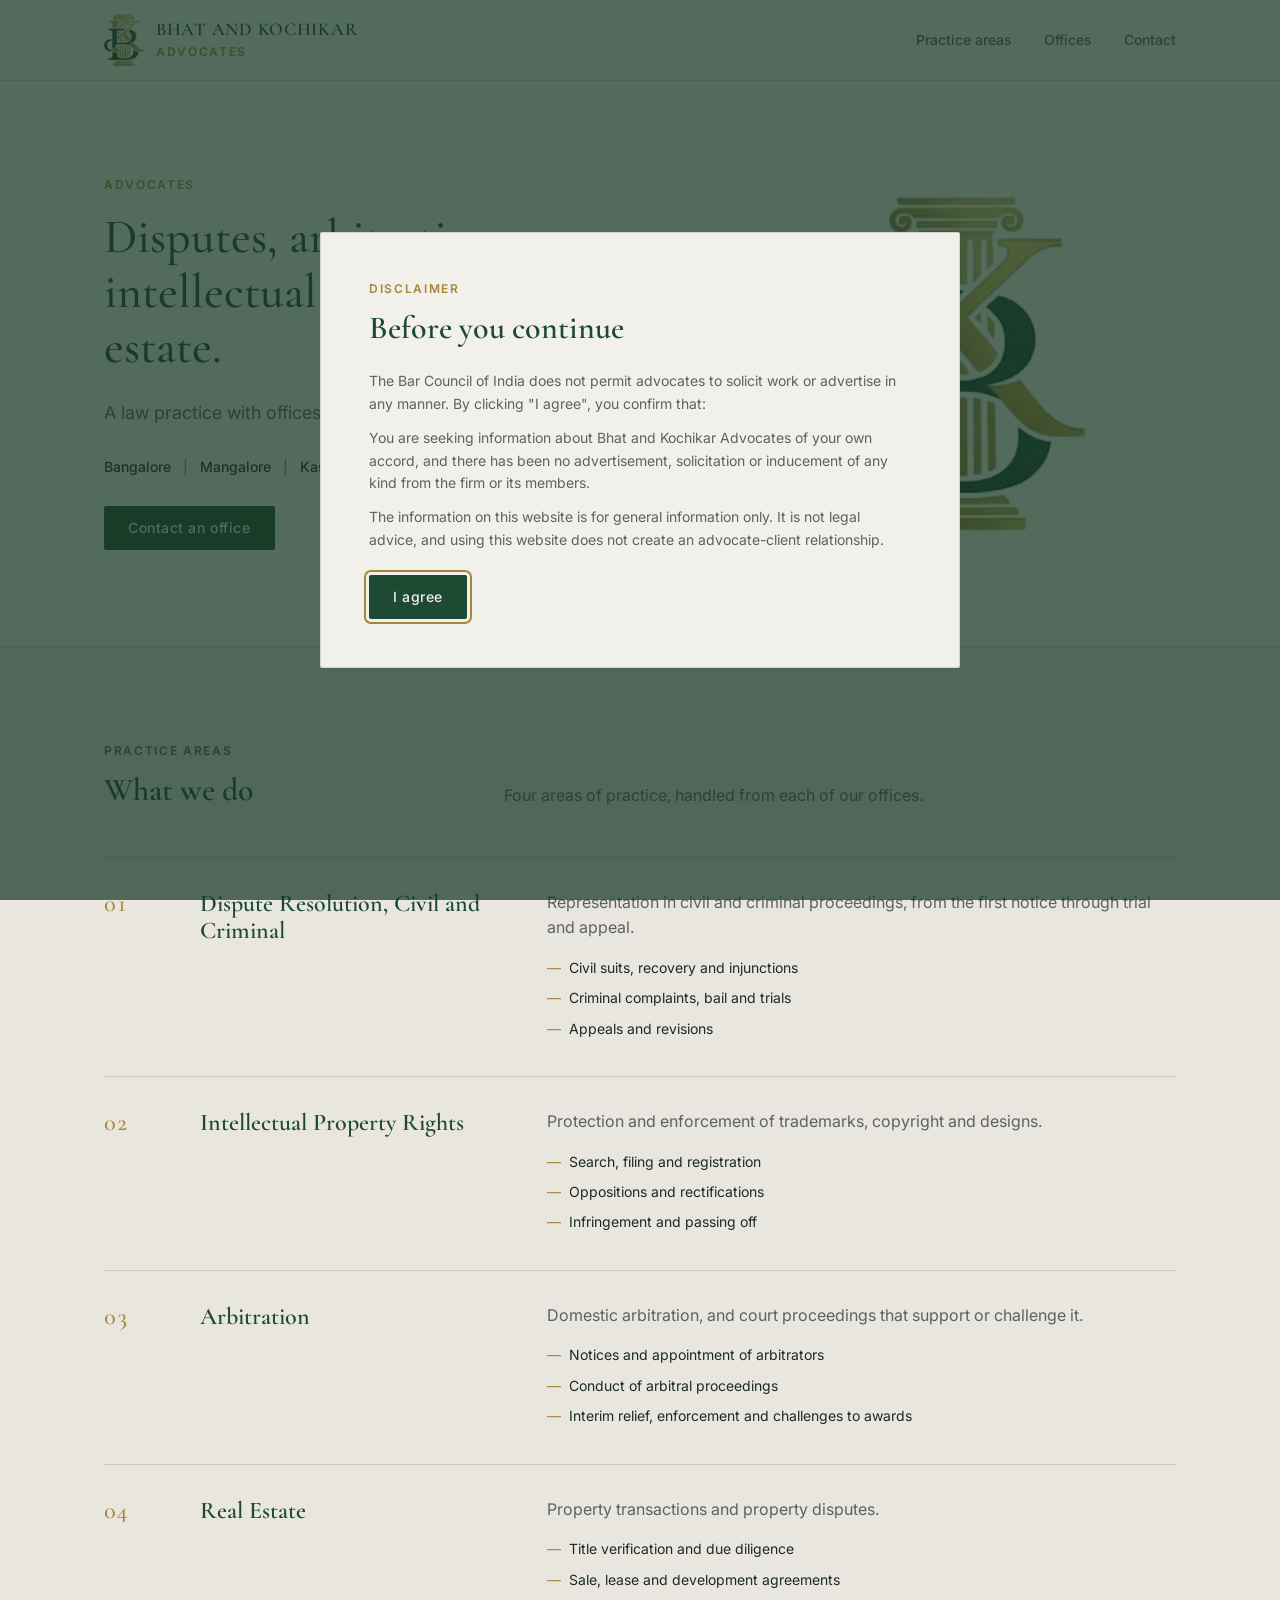
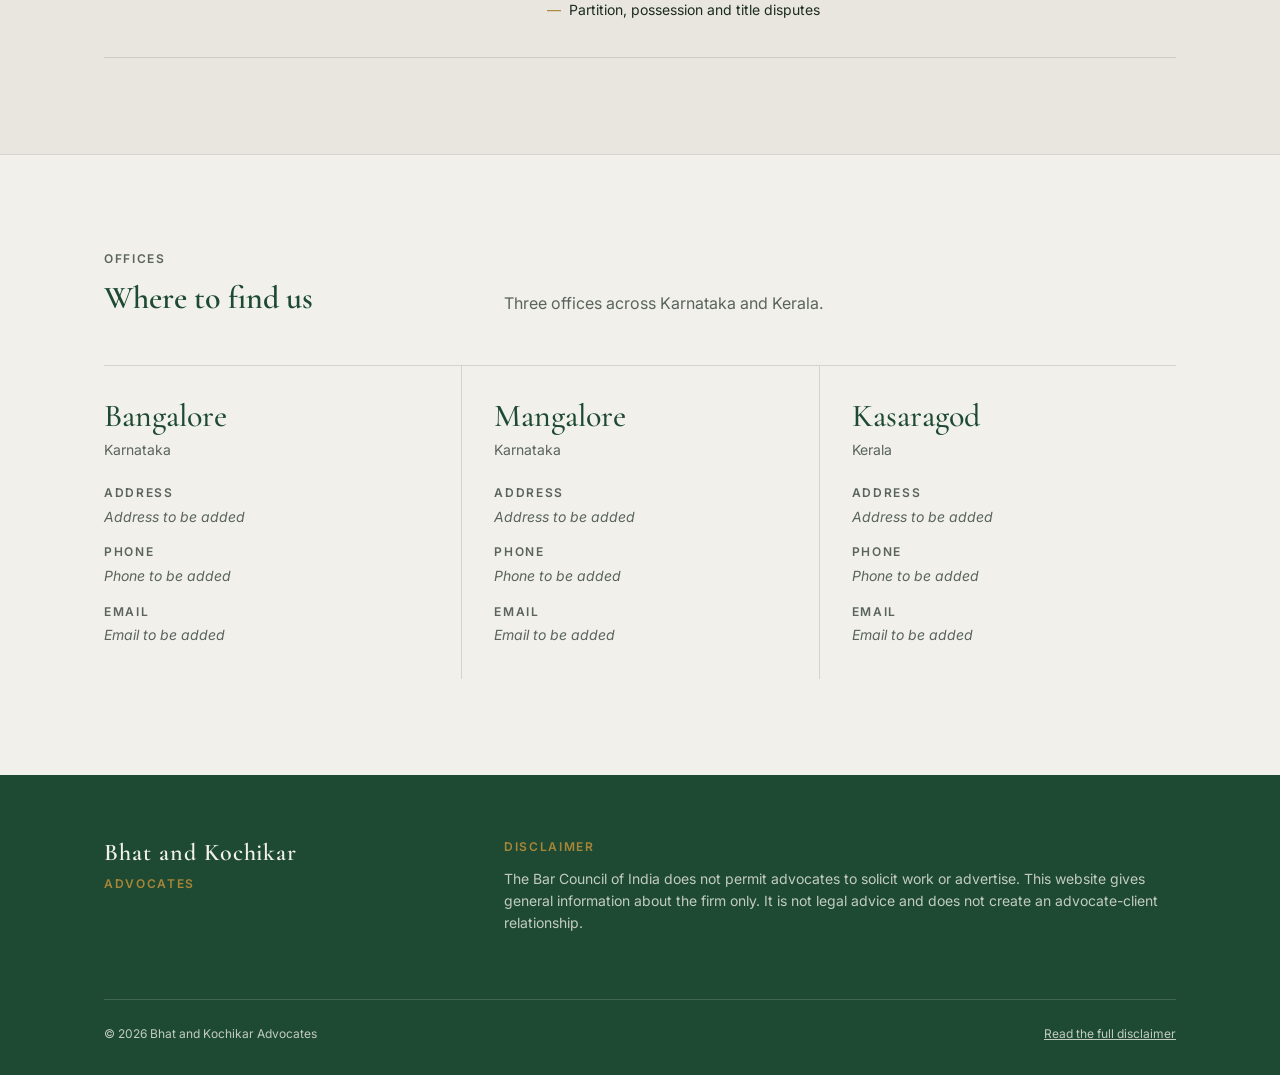
==== index.html @ 19d4d5e9 "Landing page for Bhat and Kochikar Advocates Co-Authored-By: Claude Opus 5.5 <noreply@anthropic.com>" ====
<!doctype html>
<html lang="en">
<head>
<meta charset="utf-8">
<meta name="viewport" content="width=device-width, initial-scale=1">
<title>Bhat and Kochikar Advocates</title>
<meta name="description" content="Bhat and Kochikar Advocates. Offices in Bangalore, Mangalore and Kasaragod.">
<link rel="icon" href="assets/mark.png">
<link rel="preconnect" href="https://fonts.googleapis.com">
<link rel="preconnect" href="https://fonts.gstatic.com" crossorigin>
<link href="https://fonts.googleapis.com/css2?family=Cormorant+Garamond:wght@500;600&family=Inter:wght@400;500;600&display=swap" rel="stylesheet">
<style>
  :root {
    --paper: #F1F0EB;
    --vellum: #E8E6DE;
    --ink: #1C2B22;
    --ink-muted: #5A645D;
    --bench: #1E4A33;
    --bench-deep: #163826;
    --brass: #A88637;
    --rule: rgba(28, 43, 34, .14);
    --serif: "Cormorant Garamond", Georgia, serif;
    --sans: "Inter", system-ui, -apple-system, sans-serif;
    --wrap: 1120px;
  }
  * { box-sizing: border-box; }
  html { scroll-behavior: smooth; }
  body {
    margin: 0;
    background: var(--paper);
    color: var(--ink);
    font: 400 16px/1.6 var(--sans);
    -webkit-font-smoothing: antialiased;
  }
  a { color: inherit; }
  h1, h2, h3 { font-family: var(--serif); font-weight: 600; color: var(--bench); margin: 0; line-height: 1.15; }
  p { margin: 0; }
  .wrap { max-width: var(--wrap); margin: 0 auto; padding: 0 24px; }
  .eyebrow {
    font: 600 12px/1.4 var(--sans);
    letter-spacing: .14em;
    text-transform: uppercase;
    color: var(--brass);
  }

  /* header */
  .top { border-bottom: 1px solid var(--rule); }
  .top .wrap { display: flex; align-items: center; justify-content: space-between; height: 80px; }
  .brand { display: flex; align-items: center; gap: 12px; text-decoration: none; }
  .brand img { height: 52px; width: auto; }
  .brand-name { font: 600 18px/1.1 var(--serif); color: var(--bench); letter-spacing: .04em; text-transform: uppercase; }
  .brand-sub { display: block; font: 600 12px/1.4 var(--sans); letter-spacing: .14em; color: var(--brass); margin-top: 4px; }
  .nav { display: flex; gap: 32px; }
  .nav a { font: 500 14px/1 var(--sans); text-decoration: none; color: var(--ink-muted); }
  .nav a:hover { color: var(--bench); }

  /* hero */
  .hero .wrap {
    display: grid;
    grid-template-columns: 1.3fr 1fr;
    gap: 64px;
    align-items: center;
    padding-top: 96px;
    padding-bottom: 96px;
  }
  .hero h1 { font-size: 48px; font-weight: 500; margin: 16px 0 24px; }
  .hero h1 + p { font-size: 18px; color: var(--ink-muted); max-width: 520px; }
  .hero-mark { justify-self: center; }
  .hero-mark img { width: 260px; height: auto; display: block; }
  .cities { display: flex; gap: 12px; margin-top: 32px; font: 500 14px/1 var(--sans); color: var(--ink); }
  .cities span + span::before { content: "|"; color: var(--brass); margin-right: 12px; }
  .btn {
    display: inline-flex; align-items: center; height: 44px; padding: 0 24px;
    background: var(--bench); color: var(--paper); border: 0; border-radius: 2px;
    font: 500 14px/1 var(--sans); letter-spacing: .04em; text-decoration: none; cursor: pointer;
  }
  .btn:hover { background: var(--bench-deep); }
  .btn:focus-visible, .nav a:focus-visible { outline: 2px solid var(--brass); outline-offset: 3px; }
  .hero .btn { margin-top: 32px; }

  /* sections */
  section.block { padding: 96px 0; border-top: 1px solid var(--rule); }
  section.alt { background: var(--vellum); }
  .head { display: grid; grid-template-columns: 1fr 2fr; gap: 64px; margin-bottom: 48px; }
  .head h2 { font-size: 32px; margin-top: 12px; }
  .head p { color: var(--ink-muted); align-self: end; max-width: 560px; }

  /* practice areas */
  .areas { list-style: none; margin: 0; padding: 0; border-top: 1px solid var(--rule); }
  .area {
    display: grid; grid-template-columns: 64px 1fr 2fr; gap: 32px;
    padding: 32px 0; border-bottom: 1px solid var(--rule);
  }
  .area .num { font: 500 24px/1.2 var(--serif); color: var(--brass); font-variant-numeric: tabular-nums; }
  .area h3 { font-size: 24px; }
  .area p { color: var(--ink-muted); }
  .area ul { margin: 12px 0 0; padding: 0; list-style: none; font-size: 14px; color: var(--ink); }
  .area li { padding: 4px 0; }
  .area li::before { content: "\2014"; color: var(--brass); margin-right: 8px; }

  /* offices */
  .offices { display: grid; grid-template-columns: repeat(3, 1fr); border-top: 1px solid var(--rule); }
  .office { padding: 32px 32px 32px 0; }
  .office + .office { padding-left: 32px; border-left: 1px solid var(--rule); }
  .office h3 { font-size: 32px; font-weight: 500; }
  .office .state { font-size: 14px; color: var(--ink-muted); margin-top: 4px; }
  .office dl { margin: 24px 0 0; font-size: 14px; }
  .office dt { font: 600 12px/1.4 var(--sans); letter-spacing: .14em; text-transform: uppercase; color: var(--ink-muted); margin-top: 16px; }
  .office dd { margin: 4px 0 0; }
  .todo { color: var(--ink-muted); font-style: italic; }

  /* footer */
  footer { background: var(--bench); color: rgba(241, 240, 235, .78); padding: 64px 0 32px; font-size: 14px; }
  footer .wrap { display: grid; grid-template-columns: 1fr 2fr; gap: 64px; }
  footer .fname { font: 600 24px/1.2 var(--serif); color: var(--paper); letter-spacing: .04em; }
  footer .eyebrow { margin-top: 8px; }
  footer h3 { font: 600 12px/1.4 var(--sans); letter-spacing: .14em; text-transform: uppercase; color: var(--brass); margin-bottom: 12px; }
  footer .legal { grid-column: 1 / -1; border-top: 1px solid rgba(241, 240, 235, .16); padding-top: 24px; font-size: 12px; display: flex; justify-content: space-between; gap: 16px; }
  footer button.linkish { background: none; border: 0; padding: 0; color: inherit; font: inherit; text-decoration: underline; cursor: pointer; }

  /* disclaimer dialog */
  dialog {
    max-width: 640px; width: calc(100% - 32px); border: 1px solid var(--rule); border-radius: 2px;
    padding: 48px; background: var(--paper); color: var(--ink);
  }
  dialog::backdrop { background: rgba(22, 56, 38, .72); }
  dialog h2 { font-size: 32px; margin: 12px 0 24px; }
  dialog p { font-size: 14px; color: var(--ink-muted); margin-bottom: 12px; }
  dialog .btn { margin-top: 12px; }

  @media (max-width: 860px) {
    .hero .wrap, .head, footer .wrap { grid-template-columns: 1fr; gap: 32px; }
    .hero .wrap { padding-top: 64px; padding-bottom: 64px; }
    .hero-mark { order: -1; justify-self: start; }
    .hero-mark img { width: 140px; }
    .hero h1 { font-size: 32px; }
    .area { grid-template-columns: 48px 1fr; gap: 16px; }
    .area > div:last-child { grid-column: 2; }
    .offices { grid-template-columns: 1fr; }
    .office, .office + .office { padding: 32px 0; border-left: 0; }
    .office + .office { border-top: 1px solid var(--rule); }
    section.block { padding: 64px 0; }
  }
  @media (max-width: 600px) {
    .wrap { padding: 0 16px; }
    .nav { gap: 16px; }
    .nav a:not(:last-child) { display: none; }
    .brand img { height: 44px; }
    .brand-name { font-size: 16px; }
    .cities { flex-wrap: wrap; }
    dialog { padding: 32px 24px; }
    dialog h2 { font-size: 24px; }
    footer .legal { flex-direction: column; align-items: flex-start; }
  }
</style>
</head>
<body>

<header class="top">
  <div class="wrap">
    <a class="brand" href="#">
      <img src="assets/mark.png" alt="">
      <span class="brand-name">Bhat and Kochikar<span class="brand-sub">Advocates</span></span>
    </a>
    <nav class="nav" aria-label="Main">
      <a href="#practice">Practice areas</a>
      <a href="#offices">Offices</a>
      <a href="#offices">Contact</a>
    </nav>
  </div>
</header>

<main>
  <section class="hero">
    <div class="wrap">
      <div>
        <p class="eyebrow">Advocates</p>
        <h1>Disputes, arbitration, intellectual property and real estate.</h1>
        <p>A law practice with offices in Karnataka and Kerala.</p>
        <div class="cities"><span>Bangalore</span><span>Mangalore</span><span>Kasaragod</span></div>
        <a class="btn" href="#offices">Contact an office</a>
      </div>
      <div class="hero-mark"><img src="assets/mark.png" alt="Bhat and Kochikar monogram"></div>
    </div>
  </section>

  <section class="block alt" id="practice">
    <div class="wrap">
      <div class="head">
        <div>
          <p class="eyebrow">Practice areas</p>
          <h2>What we do</h2>
        </div>
        <p>Four areas of practice, handled from each of our offices.</p>
      </div>
      <ol class="areas">
        <li class="area">
          <span class="num">01</span>
          <h3>Dispute Resolution, Civil and Criminal</h3>
          <div>
            <p>Representation in civil and criminal proceedings, from the first notice through trial and appeal.</p>
            <ul>
              <li>Civil suits, recovery and injunctions</li>
              <li>Criminal complaints, bail and trials</li>
              <li>Appeals and revisions</li>
            </ul>
          </div>
        </li>
        <li class="area">
          <span class="num">02</span>
          <h3>Intellectual Property Rights</h3>
          <div>
            <p>Protection and enforcement of trademarks, copyright and designs.</p>
            <ul>
              <li>Search, filing and registration</li>
              <li>Oppositions and rectifications</li>
              <li>Infringement and passing off</li>
            </ul>
          </div>
        </li>
        <li class="area">
          <span class="num">03</span>
          <h3>Arbitration</h3>
          <div>
            <p>Domestic arbitration, and court proceedings that support or challenge it.</p>
            <ul>
              <li>Notices and appointment of arbitrators</li>
              <li>Conduct of arbitral proceedings</li>
              <li>Interim relief, enforcement and challenges to awards</li>
            </ul>
          </div>
        </li>
        <li class="area">
          <span class="num">04</span>
          <h3>Real Estate</h3>
          <div>
            <p>Property transactions and property disputes.</p>
            <ul>
              <li>Title verification and due diligence</li>
              <li>Sale, lease and development agreements</li>
              <li>Partition, possession and title disputes</li>
            </ul>
          </div>
        </li>
      </ol>
    </div>
  </section>

  <section class="block" id="offices">
    <div class="wrap">
      <div class="head">
        <div>
          <p class="eyebrow">Offices</p>
          <h2>Where to find us</h2>
        </div>
        <p>Three offices across Karnataka and Kerala.</p>
      </div>
      <div class="offices">
        <article class="office">
          <h3>Bangalore</h3>
          <p class="state">Karnataka</p>
          <dl>
            <dt>Address</dt><dd class="todo">Address to be added</dd>
            <dt>Phone</dt><dd class="todo">Phone to be added</dd>
            <dt>Email</dt><dd class="todo">Email to be added</dd>
          </dl>
        </article>
        <article class="office">
          <h3>Mangalore</h3>
          <p class="state">Karnataka</p>
          <dl>
            <dt>Address</dt><dd class="todo">Address to be added</dd>
            <dt>Phone</dt><dd class="todo">Phone to be added</dd>
            <dt>Email</dt><dd class="todo">Email to be added</dd>
          </dl>
        </article>
        <article class="office">
          <h3>Kasaragod</h3>
          <p class="state">Kerala</p>
          <dl>
            <dt>Address</dt><dd class="todo">Address to be added</dd>
            <dt>Phone</dt><dd class="todo">Phone to be added</dd>
            <dt>Email</dt><dd class="todo">Email to be added</dd>
          </dl>
        </article>
      </div>
    </div>
  </section>
</main>

<footer>
  <div class="wrap">
    <div>
      <p class="fname">Bhat and Kochikar</p>
      <p class="eyebrow">Advocates</p>
    </div>
    <div>
      <h3>Disclaimer</h3>
      <p>The Bar Council of India does not permit advocates to solicit work or advertise. This website gives general information about the firm only. It is not legal advice and does not create an advocate-client relationship.</p>
    </div>
    <div class="legal">
      <span>&copy; 2026 Bhat and Kochikar Advocates</span>
      <button class="linkish" type="button" id="show-disclaimer">Read the full disclaimer</button>
    </div>
  </div>
</footer>

<dialog id="disclaimer" aria-labelledby="disclaimer-title">
  <p class="eyebrow">Disclaimer</p>
  <h2 id="disclaimer-title">Before you continue</h2>
  <p>The Bar Council of India does not permit advocates to solicit work or advertise in any manner. By clicking "I agree", you confirm that:</p>
  <p>You are seeking information about Bhat and Kochikar Advocates of your own accord, and there has been no advertisement, solicitation or inducement of any kind from the firm or its members.</p>
  <p>The information on this website is for general information only. It is not legal advice, and using this website does not create an advocate-client relationship.</p>
  <button class="btn" type="button" id="agree">I agree</button>
</dialog>

<script>
  (function () {
    var key = "bk-disclaimer-agreed";
    var dlg = document.getElementById("disclaimer");
    var agreed = false;
    try { agreed = localStorage.getItem(key) === "1"; } catch (e) {}

    // The notice must be acknowledged, so Escape does not dismiss it on first visit.
    dlg.addEventListener("cancel", function (e) { if (!agreed) e.preventDefault(); });

    document.getElementById("agree").addEventListener("click", function () {
      agreed = true;
      try { localStorage.setItem(key, "1"); } catch (e) {}
      dlg.close();
    });
    document.getElementById("show-disclaimer").addEventListener("click", function () {
      dlg.showModal();
    });

    if (!agreed) dlg.showModal();
  })();
</script>
</body>
</html>
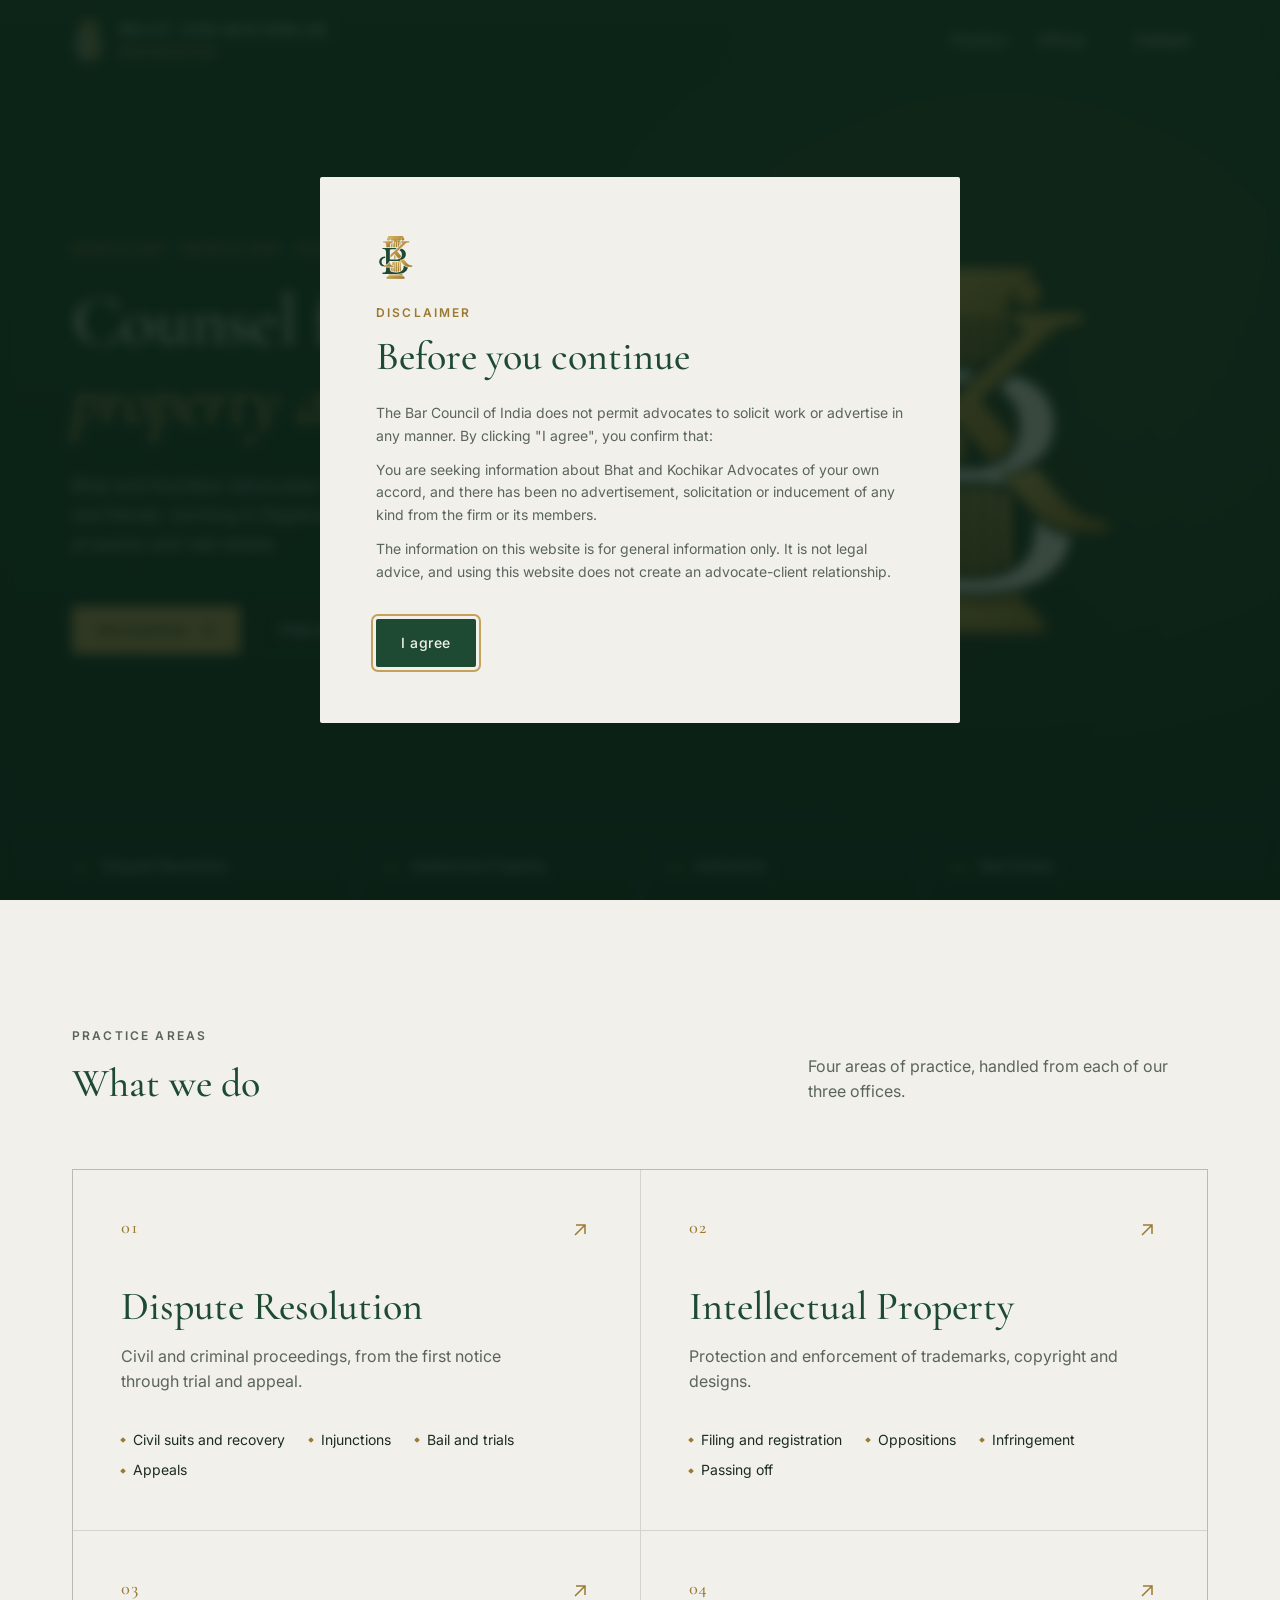
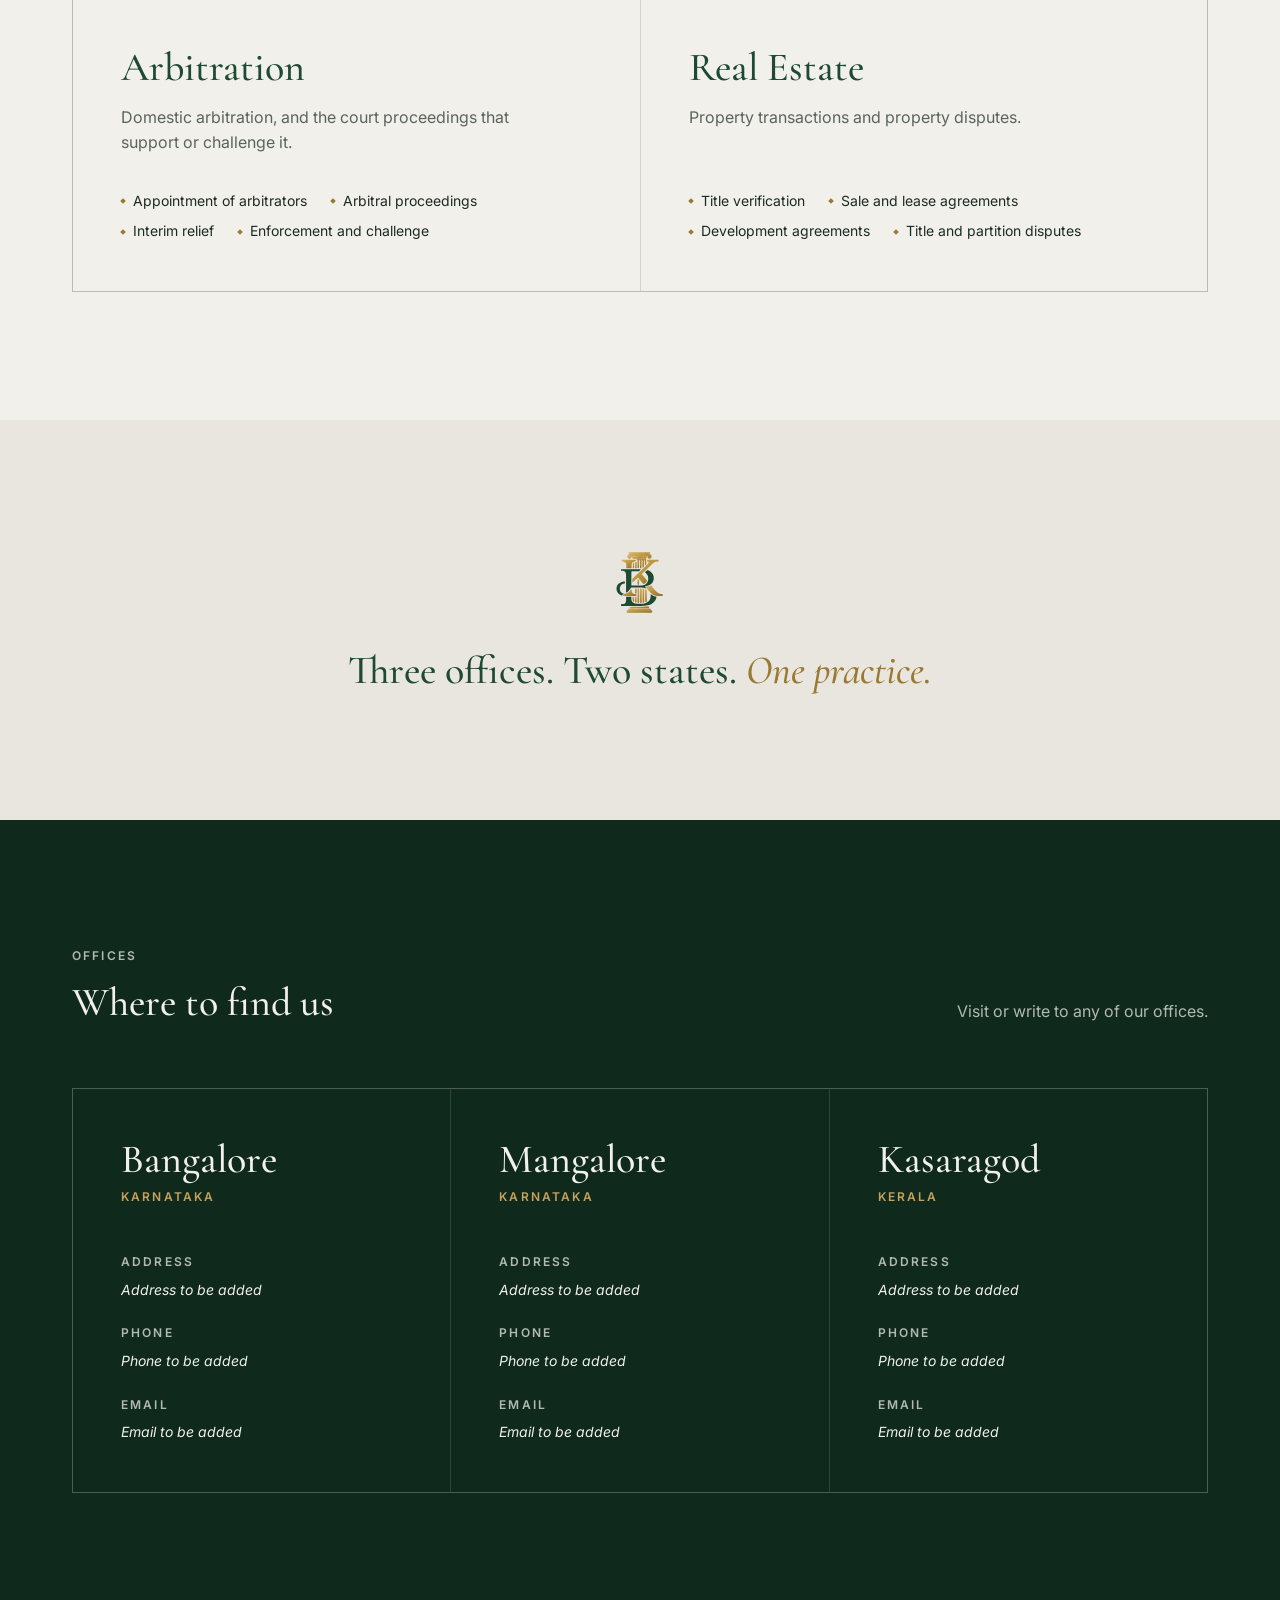
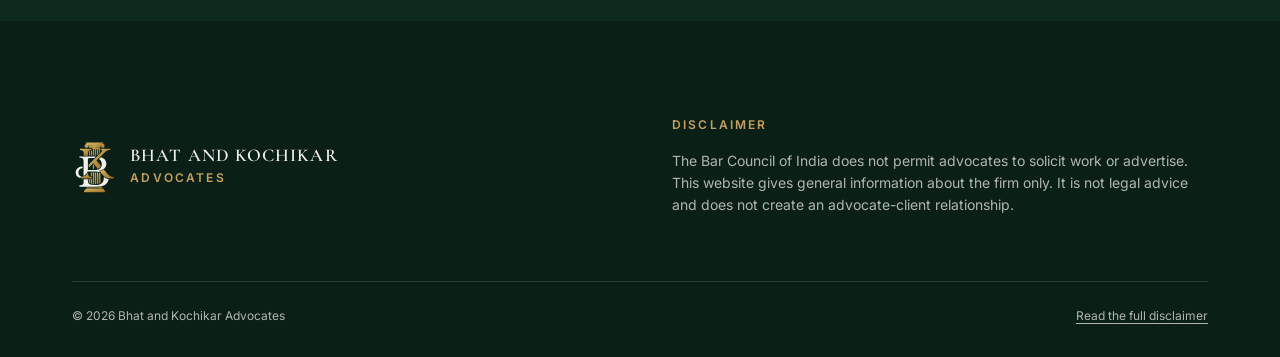
==== commit 15bd23c2: "Modern redesign and vector logo Dark full-height hero, sticky blurred header, hover-fill practice ca" ====
--- a/index.html
+++ b/index.html
@@ -5,26 +5,32 @@
 <meta name="viewport" content="width=device-width, initial-scale=1">
 <title>Bhat and Kochikar Advocates</title>
 <meta name="description" content="Bhat and Kochikar Advocates. Offices in Bangalore, Mangalore and Kasaragod.">
-<link rel="icon" href="assets/mark.png">
+<meta name="theme-color" content="#0F2A1D">
+<link rel="icon" href="assets/mark.svg" type="image/svg+xml">
 <link rel="preconnect" href="https://fonts.googleapis.com">
 <link rel="preconnect" href="https://fonts.gstatic.com" crossorigin>
-<link href="https://fonts.googleapis.com/css2?family=Cormorant+Garamond:wght@500;600&family=Inter:wght@400;500;600&display=swap" rel="stylesheet">
+<link href="https://fonts.googleapis.com/css2?family=Cormorant+Garamond:ital,wght@0,500;0,600;1,500&family=Inter:wght@400;500;600&display=swap" rel="stylesheet">
 <style>
   :root {
+    --night: #0F2A1D;
+    --bench: #1E4A33;
+    --bench-deep: #163826;
+    --gold: #C6A15B;
+    --gold-deep: #AE8A45;
+    --brass: #9A7A33;
     --paper: #F1F0EB;
     --vellum: #E8E6DE;
     --ink: #1C2B22;
     --ink-muted: #5A645D;
-    --bench: #1E4A33;
-    --bench-deep: #163826;
-    --brass: #A88637;
+    --cream: rgba(241, 240, 235, .72);
     --rule: rgba(28, 43, 34, .14);
+    --rule-dark: rgba(241, 240, 235, .14);
     --serif: "Cormorant Garamond", Georgia, serif;
     --sans: "Inter", system-ui, -apple-system, sans-serif;
-    --wrap: 1120px;
+    --ease: cubic-bezier(.23, 1, .32, 1);
   }
   * { box-sizing: border-box; }
-  html { scroll-behavior: smooth; }
+  html { scroll-behavior: smooth; scroll-padding-top: 80px; }
   body {
     margin: 0;
     background: var(--paper);
@@ -33,250 +39,328 @@
     -webkit-font-smoothing: antialiased;
   }
   a { color: inherit; }
-  h1, h2, h3 { font-family: var(--serif); font-weight: 600; color: var(--bench); margin: 0; line-height: 1.15; }
+  h1, h2, h3 { font-family: var(--serif); font-weight: 500; margin: 0; line-height: 1.1; }
   p { margin: 0; }
-  .wrap { max-width: var(--wrap); margin: 0 auto; padding: 0 24px; }
+  .wrap { max-width: 1200px; margin: 0 auto; padding: 0 32px; }
   .eyebrow {
     font: 600 12px/1.4 var(--sans);
-    letter-spacing: .14em;
+    letter-spacing: .18em;
     text-transform: uppercase;
     color: var(--brass);
   }
+  .dark .eyebrow { color: var(--gold); }
+
+  /* buttons: one height, one radius */
+  .btn {
+    display: inline-flex; align-items: center; gap: 12px; height: 48px; padding: 0 24px;
+    border-radius: 2px; border: 1px solid transparent;
+    font: 500 14px/1 var(--sans); letter-spacing: .04em; text-decoration: none; cursor: pointer;
+    transition: background-color .2s var(--ease), border-color .2s var(--ease), color .2s var(--ease);
+  }
+  .btn svg { width: 16px; height: 16px; transition: transform .2s var(--ease); }
+  .btn:hover svg { transform: translateX(4px); }
+  .btn-gold { background: var(--gold); color: var(--night); }
+  .btn-gold:hover { background: var(--gold-deep); }
+  .btn-ghost { border-color: var(--rule-dark); color: var(--paper); }
+  .btn-ghost:hover { border-color: var(--gold); color: var(--gold); }
+  .btn-bench { background: var(--bench); color: var(--paper); }
+  .btn-bench:hover { background: var(--bench-deep); }
+  a:focus-visible, button:focus-visible { outline: 2px solid var(--gold); outline-offset: 3px; }
 
   /* header */
-  .top { border-bottom: 1px solid var(--rule); }
+  .top {
+    position: fixed; inset: 0 0 auto 0; z-index: 10;
+    transition: background-color .3s var(--ease), border-color .3s var(--ease);
+    border-bottom: 1px solid transparent;
+  }
+  .top.scrolled { background: rgba(15, 42, 29, .86); backdrop-filter: blur(12px); -webkit-backdrop-filter: blur(12px); border-color: var(--rule-dark); }
   .top .wrap { display: flex; align-items: center; justify-content: space-between; height: 80px; }
-  .brand { display: flex; align-items: center; gap: 12px; text-decoration: none; }
-  .brand img { height: 52px; width: auto; }
-  .brand-name { font: 600 18px/1.1 var(--serif); color: var(--bench); letter-spacing: .04em; text-transform: uppercase; }
-  .brand-sub { display: block; font: 600 12px/1.4 var(--sans); letter-spacing: .14em; color: var(--brass); margin-top: 4px; }
-  .nav { display: flex; gap: 32px; }
-  .nav a { font: 500 14px/1 var(--sans); text-decoration: none; color: var(--ink-muted); }
-  .nav a:hover { color: var(--bench); }
+  .brand { display: flex; align-items: center; gap: 12px; text-decoration: none; color: var(--paper); }
+  .brand img { height: 44px; width: auto; display: block; }
+  .brand-name { font: 600 18px/1.1 var(--serif); letter-spacing: .06em; text-transform: uppercase; }
+  .brand-sub { display: block; font: 600 12px/1.4 var(--sans); letter-spacing: .18em; color: var(--gold); margin-top: 4px; }
+  .nav { display: flex; align-items: center; gap: 32px; }
+  .nav a { font: 500 14px/1 var(--sans); text-decoration: none; color: var(--cream); transition: color .2s var(--ease); }
+  .nav a:hover { color: var(--paper); }
+  .nav .btn { height: 40px; padding: 0 16px; color: var(--paper); }
 
   /* hero */
-  .hero .wrap {
-    display: grid;
-    grid-template-columns: 1.3fr 1fr;
-    gap: 64px;
-    align-items: center;
-    padding-top: 96px;
-    padding-bottom: 96px;
-  }
-  .hero h1 { font-size: 48px; font-weight: 500; margin: 16px 0 24px; }
-  .hero h1 + p { font-size: 18px; color: var(--ink-muted); max-width: 520px; }
-  .hero-mark { justify-self: center; }
-  .hero-mark img { width: 260px; height: auto; display: block; }
-  .cities { display: flex; gap: 12px; margin-top: 32px; font: 500 14px/1 var(--sans); color: var(--ink); }
-  .cities span + span::before { content: "|"; color: var(--brass); margin-right: 12px; }
-  .btn {
-    display: inline-flex; align-items: center; height: 44px; padding: 0 24px;
-    background: var(--bench); color: var(--paper); border: 0; border-radius: 2px;
-    font: 500 14px/1 var(--sans); letter-spacing: .04em; text-decoration: none; cursor: pointer;
-  }
-  .btn:hover { background: var(--bench-deep); }
-  .btn:focus-visible, .nav a:focus-visible { outline: 2px solid var(--brass); outline-offset: 3px; }
-  .hero .btn { margin-top: 32px; }
-
-  /* sections */
-  section.block { padding: 96px 0; border-top: 1px solid var(--rule); }
-  section.alt { background: var(--vellum); }
-  .head { display: grid; grid-template-columns: 1fr 2fr; gap: 64px; margin-bottom: 48px; }
-  .head h2 { font-size: 32px; margin-top: 12px; }
-  .head p { color: var(--ink-muted); align-self: end; max-width: 560px; }
+  .hero {
+    position: relative; overflow: hidden; color: var(--paper);
+    min-height: 100vh; min-height: 100svh; display: flex; flex-direction: column;
+    background:
+      radial-gradient(60% 70% at 78% 45%, rgba(198, 161, 91, .14), transparent 70%),
+      linear-gradient(180deg, #17402B 0%, var(--night) 100%);
+  }
+  .hero .wrap { flex: 1; display: grid; grid-template-columns: 1.25fr 1fr; gap: 64px; align-items: center; padding-top: 128px; padding-bottom: 64px; width: 100%; }
+  .hero h1 { font-size: 72px; letter-spacing: -.01em; margin: 24px 0 32px; }
+  .hero h1 em { font-style: italic; color: var(--gold); }
+  .hero .lead { font-size: 18px; color: var(--cream); max-width: 520px; }
+  .hero .actions { display: flex; flex-wrap: wrap; gap: 16px; margin-top: 48px; }
+  .hero-mark { justify-self: center; position: relative; }
+  .hero-mark img { width: 340px; height: auto; display: block; filter: drop-shadow(0 24px 48px rgba(0, 0, 0, .25)); }
+  .hero-strip { border-top: 1px solid var(--rule-dark); }
+  .hero-strip .wrap { display: grid; grid-template-columns: repeat(4, 1fr); padding-top: 0; padding-bottom: 0; gap: 0; }
+  .hero-strip a {
+    display: flex; align-items: baseline; gap: 12px; padding: 24px 0; text-decoration: none;
+    font: 500 14px/1.4 var(--sans); color: var(--cream); transition: color .2s var(--ease);
+  }
+  .hero-strip a + a { padding-left: 24px; border-left: 1px solid var(--rule-dark); }
+  .hero-strip a span { font: 500 18px/1 var(--serif); color: var(--gold); font-variant-numeric: tabular-nums; }
+  .hero-strip a:hover { color: var(--paper); }
+
+  /* section heads */
+  section.block { padding: 128px 0; }
+  .head { display: flex; justify-content: space-between; align-items: end; gap: 48px; margin-bottom: 64px; }
+  .head h2 { font-size: 40px; color: var(--bench); margin-top: 16px; }
+  .head p { color: var(--ink-muted); max-width: 400px; }
+  .dark .head h2 { color: var(--paper); }
+  .dark .head p { color: var(--cream); }
 
   /* practice areas */
-  .areas { list-style: none; margin: 0; padding: 0; border-top: 1px solid var(--rule); }
+  .areas { display: grid; grid-template-columns: repeat(2, 1fr); gap: 1px; background: var(--rule); border: 1px solid var(--rule); }
   .area {
-    display: grid; grid-template-columns: 64px 1fr 2fr; gap: 32px;
-    padding: 32px 0; border-bottom: 1px solid var(--rule);
-  }
-  .area .num { font: 500 24px/1.2 var(--serif); color: var(--brass); font-variant-numeric: tabular-nums; }
-  .area h3 { font-size: 24px; }
-  .area p { color: var(--ink-muted); }
-  .area ul { margin: 12px 0 0; padding: 0; list-style: none; font-size: 14px; color: var(--ink); }
-  .area li { padding: 4px 0; }
-  .area li::before { content: "\2014"; color: var(--brass); margin-right: 8px; }
+    position: relative; background: var(--paper); padding: 48px; min-height: 360px;
+    display: flex; flex-direction: column;
+    transition: background-color .3s var(--ease), color .3s var(--ease);
+  }
+  .area .num { font: 500 18px/1 var(--serif); color: var(--brass); font-variant-numeric: tabular-nums; }
+  .area h3 { font-size: 40px; color: var(--bench); margin: 48px 0 16px; transition: color .3s var(--ease); }
+  .area p { color: var(--ink-muted); max-width: 440px; transition: color .3s var(--ease); }
+  .area ul { margin: auto 0 0; padding: 24px 0 0; list-style: none; font-size: 14px; display: flex; flex-wrap: wrap; gap: 8px 24px; }
+  .area li { display: flex; align-items: center; gap: 8px; }
+  .area li::before { content: ""; width: 4px; height: 4px; background: var(--brass); transform: rotate(45deg); transition: background-color .3s var(--ease); }
+  .area .arrow { position: absolute; top: 48px; right: 48px; width: 24px; height: 24px; color: var(--brass); transition: transform .3s var(--ease), color .3s var(--ease); }
+  .area:hover { background: var(--bench); color: var(--paper); }
+  .area:hover h3 { color: var(--paper); }
+  .area:hover p { color: var(--cream); }
+  .area:hover .num, .area:hover .arrow { color: var(--gold); }
+  .area:hover li::before { background: var(--gold); }
+  .area:hover .arrow { transform: translate(4px, -4px); }
+
+  /* statement */
+  .statement { background: var(--vellum); padding: 128px 0; text-align: center; }
+  .statement img { width: 56px; height: auto; margin: 0 auto 32px; display: block; }
+  .statement h2 { font-size: 40px; color: var(--bench); max-width: 800px; margin: 0 auto; }
+  .statement h2 em { color: var(--brass); }
 
   /* offices */
-  .offices { display: grid; grid-template-columns: repeat(3, 1fr); border-top: 1px solid var(--rule); }
-  .office { padding: 32px 32px 32px 0; }
-  .office + .office { padding-left: 32px; border-left: 1px solid var(--rule); }
-  .office h3 { font-size: 32px; font-weight: 500; }
-  .office .state { font-size: 14px; color: var(--ink-muted); margin-top: 4px; }
-  .office dl { margin: 24px 0 0; font-size: 14px; }
-  .office dt { font: 600 12px/1.4 var(--sans); letter-spacing: .14em; text-transform: uppercase; color: var(--ink-muted); margin-top: 16px; }
-  .office dd { margin: 4px 0 0; }
-  .todo { color: var(--ink-muted); font-style: italic; }
+  .offices-section { background: var(--night); color: var(--paper); }
+  .offices { display: grid; grid-template-columns: repeat(3, 1fr); gap: 1px; background: var(--rule-dark); border: 1px solid var(--rule-dark); }
+  .office { background: var(--night); padding: 48px; transition: background-color .3s var(--ease); }
+  .office:hover { background: #133423; }
+  .office h3 { font-size: 40px; }
+  .office .state { margin-top: 8px; }
+  .office dl { margin: 48px 0 0; font-size: 14px; }
+  .office dt { font: 600 12px/1.4 var(--sans); letter-spacing: .18em; text-transform: uppercase; color: var(--cream); margin-top: 24px; }
+  .office dt:first-child { margin-top: 0; }
+  .office dd { margin: 8px 0 0; color: var(--paper); }
+  .todo { color: var(--cream); font-style: italic; }
 
   /* footer */
-  footer { background: var(--bench); color: rgba(241, 240, 235, .78); padding: 64px 0 32px; font-size: 14px; }
-  footer .wrap { display: grid; grid-template-columns: 1fr 2fr; gap: 64px; }
-  footer .fname { font: 600 24px/1.2 var(--serif); color: var(--paper); letter-spacing: .04em; }
-  footer .eyebrow { margin-top: 8px; }
-  footer h3 { font: 600 12px/1.4 var(--sans); letter-spacing: .14em; text-transform: uppercase; color: var(--brass); margin-bottom: 12px; }
-  footer .legal { grid-column: 1 / -1; border-top: 1px solid rgba(241, 240, 235, .16); padding-top: 24px; font-size: 12px; display: flex; justify-content: space-between; gap: 16px; }
-  footer button.linkish { background: none; border: 0; padding: 0; color: inherit; font: inherit; text-decoration: underline; cursor: pointer; }
+  footer { background: #0A1F15; color: var(--cream); padding: 96px 0 32px; font-size: 14px; }
+  footer .grid { display: grid; grid-template-columns: 1fr 1fr; gap: 64px; }
+  footer .brand img { height: 56px; }
+  footer h3 { font: 600 12px/1.4 var(--sans); letter-spacing: .18em; text-transform: uppercase; color: var(--gold); margin-bottom: 16px; }
+  footer .legal { border-top: 1px solid var(--rule-dark); margin-top: 64px; padding-top: 24px; font-size: 12px; display: flex; justify-content: space-between; gap: 16px; }
+  footer button.linkish { background: none; border: 0; padding: 0; color: inherit; font: inherit; text-decoration: underline; text-underline-offset: 3px; cursor: pointer; }
+  footer button.linkish:hover { color: var(--paper); }
 
   /* disclaimer dialog */
   dialog {
-    max-width: 640px; width: calc(100% - 32px); border: 1px solid var(--rule); border-radius: 2px;
-    padding: 48px; background: var(--paper); color: var(--ink);
-  }
-  dialog::backdrop { background: rgba(22, 56, 38, .72); }
-  dialog h2 { font-size: 32px; margin: 12px 0 24px; }
+    max-width: 640px; width: calc(100% - 32px); border: 0; border-radius: 2px;
+    padding: 56px; background: var(--paper); color: var(--ink);
+  }
+  dialog::backdrop { background: rgba(10, 31, 21, .8); backdrop-filter: blur(6px); -webkit-backdrop-filter: blur(6px); }
+  dialog img { width: 40px; height: auto; display: block; margin-bottom: 24px; }
+  dialog h2 { font-size: 40px; color: var(--bench); margin: 12px 0 24px; }
   dialog p { font-size: 14px; color: var(--ink-muted); margin-bottom: 12px; }
-  dialog .btn { margin-top: 12px; }
-
-  @media (max-width: 860px) {
-    .hero .wrap, .head, footer .wrap { grid-template-columns: 1fr; gap: 32px; }
-    .hero .wrap { padding-top: 64px; padding-bottom: 64px; }
+  dialog .btn { margin-top: 24px; }
+
+  /* scroll reveal (only when JS is running) */
+  .js .reveal { opacity: 0; transform: translateY(24px); transition: opacity .7s var(--ease), transform .7s var(--ease); }
+  .js .reveal.in { opacity: 1; transform: none; }
+  @media (prefers-reduced-motion: reduce) {
+    html { scroll-behavior: auto; }
+    .js .reveal { opacity: 1; transform: none; transition: none; }
+  }
+
+  @media (max-width: 960px) {
+    .hero h1 { font-size: 56px; }
+    .hero .wrap { grid-template-columns: 1fr; padding-top: 128px; gap: 48px; }
     .hero-mark { order: -1; justify-self: start; }
-    .hero-mark img { width: 140px; }
-    .hero h1 { font-size: 32px; }
-    .area { grid-template-columns: 48px 1fr; gap: 16px; }
-    .area > div:last-child { grid-column: 2; }
-    .offices { grid-template-columns: 1fr; }
-    .office, .office + .office { padding: 32px 0; border-left: 0; }
-    .office + .office { border-top: 1px solid var(--rule); }
-    section.block { padding: 64px 0; }
+    .hero-mark img { width: 120px; }
+    .hero-strip .wrap { grid-template-columns: repeat(2, 1fr); }
+    .hero-strip a:nth-child(3) { padding-left: 0; border-left: 0; }
+    .hero-strip a:nth-child(n+3) { border-top: 1px solid var(--rule-dark); }
+    .areas, .offices { grid-template-columns: 1fr; }
+    .head { flex-direction: column; align-items: start; gap: 16px; }
+    footer .grid { grid-template-columns: 1fr; gap: 48px; }
   }
   @media (max-width: 600px) {
     .wrap { padding: 0 16px; }
-    .nav { gap: 16px; }
-    .nav a:not(:last-child) { display: none; }
-    .brand img { height: 44px; }
+    .nav a:not(.btn) { display: none; }
+    .brand img { height: 36px; }
     .brand-name { font-size: 16px; }
-    .cities { flex-wrap: wrap; }
+    .hero h1 { font-size: 40px; margin: 16px 0 24px; }
+    .hero .lead { font-size: 16px; }
+    .hero .actions { margin-top: 32px; }
+    .hero { min-height: 0; }
+    .hero .wrap { padding-top: 112px; padding-bottom: 96px; }
+    .hero-strip { display: none; }
+    section.block, .statement { padding: 96px 0; }
+    .head h2, .statement h2, .office h3 { font-size: 40px; }
+    .area, .office { padding: 32px 24px; min-height: 0; }
+    .area h3 { font-size: 40px; margin-top: 32px; }
+    .area .arrow { top: 32px; right: 24px; }
     dialog { padding: 32px 24px; }
-    dialog h2 { font-size: 24px; }
     footer .legal { flex-direction: column; align-items: flex-start; }
   }
 </style>
 </head>
 <body>
-
-<header class="top">
+<script>document.documentElement.classList.add("js");</script>
+
+<header class="top" id="top">
   <div class="wrap">
     <a class="brand" href="#">
-      <img src="assets/mark.png" alt="">
+      <img src="assets/mark-light.svg" alt="">
       <span class="brand-name">Bhat and Kochikar<span class="brand-sub">Advocates</span></span>
     </a>
     <nav class="nav" aria-label="Main">
-      <a href="#practice">Practice areas</a>
+      <a href="#practice">Practice</a>
       <a href="#offices">Offices</a>
-      <a href="#offices">Contact</a>
+      <a class="btn btn-ghost" href="#offices">Contact</a>
     </nav>
   </div>
 </header>
 
 <main>
-  <section class="hero">
+  <section class="hero dark">
     <div class="wrap">
       <div>
-        <p class="eyebrow">Advocates</p>
-        <h1>Disputes, arbitration, intellectual property and real estate.</h1>
-        <p>A law practice with offices in Karnataka and Kerala.</p>
-        <div class="cities"><span>Bangalore</span><span>Mangalore</span><span>Kasaragod</span></div>
-        <a class="btn" href="#offices">Contact an office</a>
-      </div>
-      <div class="hero-mark"><img src="assets/mark.png" alt="Bhat and Kochikar monogram"></div>
+        <p class="eyebrow reveal">Bangalore &middot; Mangalore &middot; Kasaragod</p>
+        <h1 class="reveal">Counsel for disputes, <em>property and ideas.</em></h1>
+        <p class="lead reveal">Bhat and Kochikar Advocates is a law practice in Karnataka and Kerala, working in litigation, arbitration, intellectual property and real estate.</p>
+        <div class="actions reveal">
+          <a class="btn btn-gold" href="#practice">Our practice
+            <svg viewBox="0 0 16 16" fill="none" stroke="currentColor" stroke-width="1.5" aria-hidden="true"><path d="M2 8h12M9 3l5 5-5 5"/></svg>
+          </a>
+          <a class="btn btn-ghost" href="#offices">Find an office</a>
+        </div>
+      </div>
+      <div class="hero-mark reveal"><img src="assets/mark-light.svg" alt="Bhat and Kochikar monogram"></div>
+    </div>
+    <div class="hero-strip">
+      <div class="wrap">
+        <a href="#disputes"><span>01</span>Dispute Resolution</a>
+        <a href="#ipr"><span>02</span>Intellectual Property</a>
+        <a href="#arbitration"><span>03</span>Arbitration</a>
+        <a href="#real-estate"><span>04</span>Real Estate</a>
+      </div>
     </div>
   </section>
 
-  <section class="block alt" id="practice">
+  <section class="block" id="practice">
     <div class="wrap">
-      <div class="head">
+      <div class="head reveal">
         <div>
           <p class="eyebrow">Practice areas</p>
           <h2>What we do</h2>
         </div>
-        <p>Four areas of practice, handled from each of our offices.</p>
-      </div>
-      <ol class="areas">
-        <li class="area">
+        <p>Four areas of practice, handled from each of our three offices.</p>
+      </div>
+      <div class="areas">
+        <article class="area reveal" id="disputes">
           <span class="num">01</span>
-          <h3>Dispute Resolution, Civil and Criminal</h3>
-          <div>
-            <p>Representation in civil and criminal proceedings, from the first notice through trial and appeal.</p>
-            <ul>
-              <li>Civil suits, recovery and injunctions</li>
-              <li>Criminal complaints, bail and trials</li>
-              <li>Appeals and revisions</li>
-            </ul>
-          </div>
-        </li>
-        <li class="area">
+          <svg class="arrow" viewBox="0 0 24 24" fill="none" stroke="currentColor" stroke-width="1.5" aria-hidden="true"><path d="M7 17L17 7M8 7h9v9"/></svg>
+          <h3>Dispute Resolution</h3>
+          <p>Civil and criminal proceedings, from the first notice through trial and appeal.</p>
+          <ul>
+            <li>Civil suits and recovery</li>
+            <li>Injunctions</li>
+            <li>Bail and trials</li>
+            <li>Appeals</li>
+          </ul>
+        </article>
+        <article class="area reveal" id="ipr">
           <span class="num">02</span>
-          <h3>Intellectual Property Rights</h3>
-          <div>
-            <p>Protection and enforcement of trademarks, copyright and designs.</p>
-            <ul>
-              <li>Search, filing and registration</li>
-              <li>Oppositions and rectifications</li>
-              <li>Infringement and passing off</li>
-            </ul>
-          </div>
-        </li>
-        <li class="area">
+          <svg class="arrow" viewBox="0 0 24 24" fill="none" stroke="currentColor" stroke-width="1.5" aria-hidden="true"><path d="M7 17L17 7M8 7h9v9"/></svg>
+          <h3>Intellectual Property</h3>
+          <p>Protection and enforcement of trademarks, copyright and designs.</p>
+          <ul>
+            <li>Filing and registration</li>
+            <li>Oppositions</li>
+            <li>Infringement</li>
+            <li>Passing off</li>
+          </ul>
+        </article>
+        <article class="area reveal" id="arbitration">
           <span class="num">03</span>
+          <svg class="arrow" viewBox="0 0 24 24" fill="none" stroke="currentColor" stroke-width="1.5" aria-hidden="true"><path d="M7 17L17 7M8 7h9v9"/></svg>
           <h3>Arbitration</h3>
-          <div>
-            <p>Domestic arbitration, and court proceedings that support or challenge it.</p>
-            <ul>
-              <li>Notices and appointment of arbitrators</li>
-              <li>Conduct of arbitral proceedings</li>
-              <li>Interim relief, enforcement and challenges to awards</li>
-            </ul>
-          </div>
-        </li>
-        <li class="area">
+          <p>Domestic arbitration, and the court proceedings that support or challenge it.</p>
+          <ul>
+            <li>Appointment of arbitrators</li>
+            <li>Arbitral proceedings</li>
+            <li>Interim relief</li>
+            <li>Enforcement and challenge</li>
+          </ul>
+        </article>
+        <article class="area reveal" id="real-estate">
           <span class="num">04</span>
+          <svg class="arrow" viewBox="0 0 24 24" fill="none" stroke="currentColor" stroke-width="1.5" aria-hidden="true"><path d="M7 17L17 7M8 7h9v9"/></svg>
           <h3>Real Estate</h3>
-          <div>
-            <p>Property transactions and property disputes.</p>
-            <ul>
-              <li>Title verification and due diligence</li>
-              <li>Sale, lease and development agreements</li>
-              <li>Partition, possession and title disputes</li>
-            </ul>
-          </div>
-        </li>
-      </ol>
+          <p>Property transactions and property disputes.</p>
+          <ul>
+            <li>Title verification</li>
+            <li>Sale and lease agreements</li>
+            <li>Development agreements</li>
+            <li>Title and partition disputes</li>
+          </ul>
+        </article>
+      </div>
     </div>
   </section>
 
-  <section class="block" id="offices">
+  <section class="statement">
+    <div class="wrap reveal">
+      <img src="assets/mark.svg" alt="">
+      <h2>Three offices. Two states. <em>One practice.</em></h2>
+    </div>
+  </section>
+
+  <section class="block offices-section dark" id="offices">
     <div class="wrap">
-      <div class="head">
+      <div class="head reveal">
         <div>
           <p class="eyebrow">Offices</p>
           <h2>Where to find us</h2>
         </div>
-        <p>Three offices across Karnataka and Kerala.</p>
+        <p>Visit or write to any of our offices.</p>
       </div>
       <div class="offices">
-        <article class="office">
+        <article class="office reveal">
           <h3>Bangalore</h3>
-          <p class="state">Karnataka</p>
+          <p class="eyebrow state">Karnataka</p>
           <dl>
             <dt>Address</dt><dd class="todo">Address to be added</dd>
             <dt>Phone</dt><dd class="todo">Phone to be added</dd>
             <dt>Email</dt><dd class="todo">Email to be added</dd>
           </dl>
         </article>
-        <article class="office">
+        <article class="office reveal">
           <h3>Mangalore</h3>
-          <p class="state">Karnataka</p>
+          <p class="eyebrow state">Karnataka</p>
           <dl>
             <dt>Address</dt><dd class="todo">Address to be added</dd>
             <dt>Phone</dt><dd class="todo">Phone to be added</dd>
             <dt>Email</dt><dd class="todo">Email to be added</dd>
           </dl>
         </article>
-        <article class="office">
+        <article class="office reveal">
           <h3>Kasaragod</h3>
-          <p class="state">Kerala</p>
+          <p class="eyebrow state">Kerala</p>
           <dl>
             <dt>Address</dt><dd class="todo">Address to be added</dd>
             <dt>Phone</dt><dd class="todo">Phone to be added</dd>
@@ -290,13 +374,15 @@
 
 <footer>
   <div class="wrap">
-    <div>
-      <p class="fname">Bhat and Kochikar</p>
-      <p class="eyebrow">Advocates</p>
-    </div>
-    <div>
-      <h3>Disclaimer</h3>
-      <p>The Bar Council of India does not permit advocates to solicit work or advertise. This website gives general information about the firm only. It is not legal advice and does not create an advocate-client relationship.</p>
+    <div class="grid">
+      <a class="brand" href="#">
+        <img src="assets/mark-light.svg" alt="">
+        <span class="brand-name">Bhat and Kochikar<span class="brand-sub">Advocates</span></span>
+      </a>
+      <div>
+        <h3>Disclaimer</h3>
+        <p>The Bar Council of India does not permit advocates to solicit work or advertise. This website gives general information about the firm only. It is not legal advice and does not create an advocate-client relationship.</p>
+      </div>
     </div>
     <div class="legal">
       <span>&copy; 2026 Bhat and Kochikar Advocates</span>
@@ -306,16 +392,18 @@
 </footer>
 
 <dialog id="disclaimer" aria-labelledby="disclaimer-title">
+  <img src="assets/mark.svg" alt="">
   <p class="eyebrow">Disclaimer</p>
   <h2 id="disclaimer-title">Before you continue</h2>
   <p>The Bar Council of India does not permit advocates to solicit work or advertise in any manner. By clicking "I agree", you confirm that:</p>
   <p>You are seeking information about Bhat and Kochikar Advocates of your own accord, and there has been no advertisement, solicitation or inducement of any kind from the firm or its members.</p>
   <p>The information on this website is for general information only. It is not legal advice, and using this website does not create an advocate-client relationship.</p>
-  <button class="btn" type="button" id="agree">I agree</button>
+  <button class="btn btn-bench" type="button" id="agree">I agree</button>
 </dialog>
 
 <script>
   (function () {
+    // Disclaimer: shown once, remembered per browser.
     var key = "bk-disclaimer-agreed";
     var dlg = document.getElementById("disclaimer");
     var agreed = false;
@@ -323,17 +411,32 @@
 
     // The notice must be acknowledged, so Escape does not dismiss it on first visit.
     dlg.addEventListener("cancel", function (e) { if (!agreed) e.preventDefault(); });
-
     document.getElementById("agree").addEventListener("click", function () {
       agreed = true;
       try { localStorage.setItem(key, "1"); } catch (e) {}
       dlg.close();
     });
-    document.getElementById("show-disclaimer").addEventListener("click", function () {
-      dlg.showModal();
-    });
-
+    document.getElementById("show-disclaimer").addEventListener("click", function () { dlg.showModal(); });
     if (!agreed) dlg.showModal();
+
+    // Header gets a solid background once the page scrolls.
+    var top = document.getElementById("top");
+    function onScroll() { top.classList.toggle("scrolled", window.scrollY > 24); }
+    window.addEventListener("scroll", onScroll, { passive: true });
+    onScroll();
+
+    // Fade sections in as they enter the viewport.
+    var items = document.querySelectorAll(".reveal");
+    if (!("IntersectionObserver" in window)) {
+      items.forEach(function (el) { el.classList.add("in"); });
+      return;
+    }
+    var io = new IntersectionObserver(function (entries) {
+      entries.forEach(function (entry) {
+        if (entry.isIntersecting) { entry.target.classList.add("in"); io.unobserve(entry.target); }
+      });
+    }, { rootMargin: "0px 0px -8% 0px" });
+    items.forEach(function (el) { io.observe(el); });
   })();
 </script>
 </body>
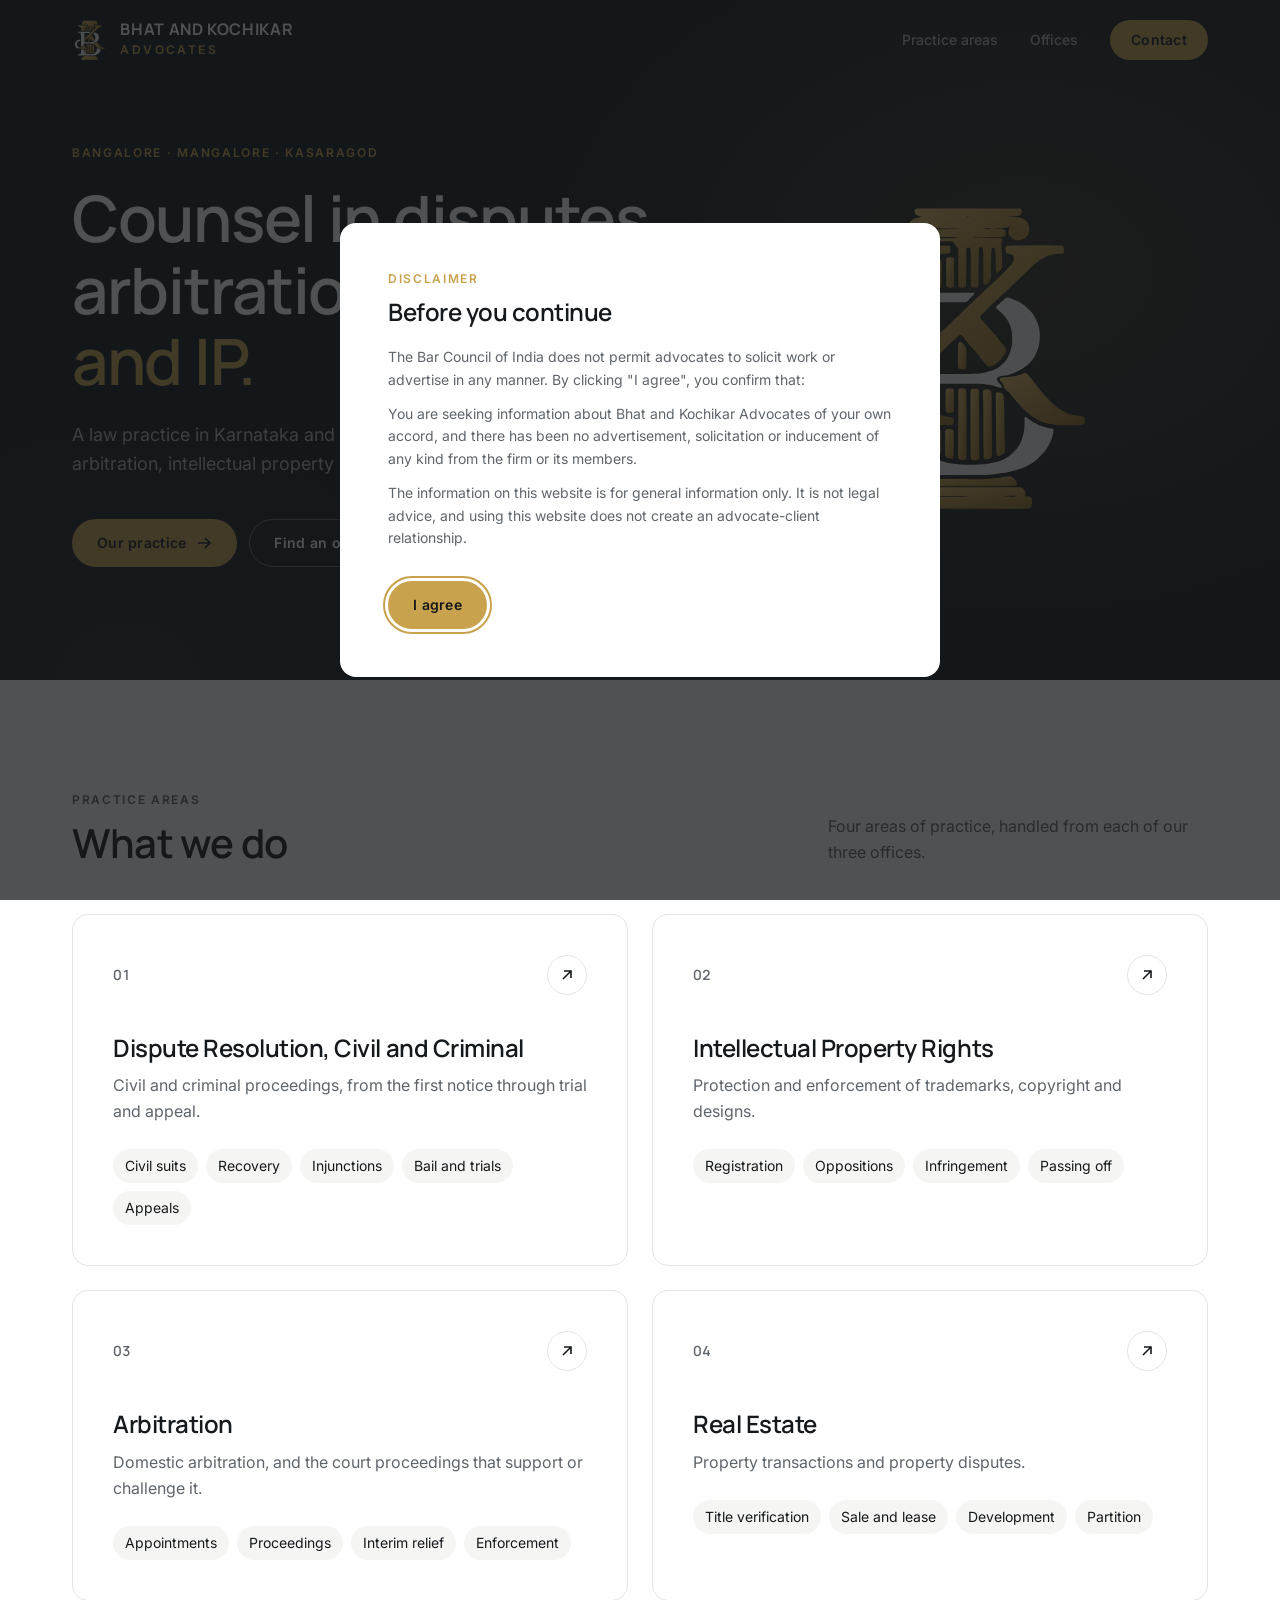
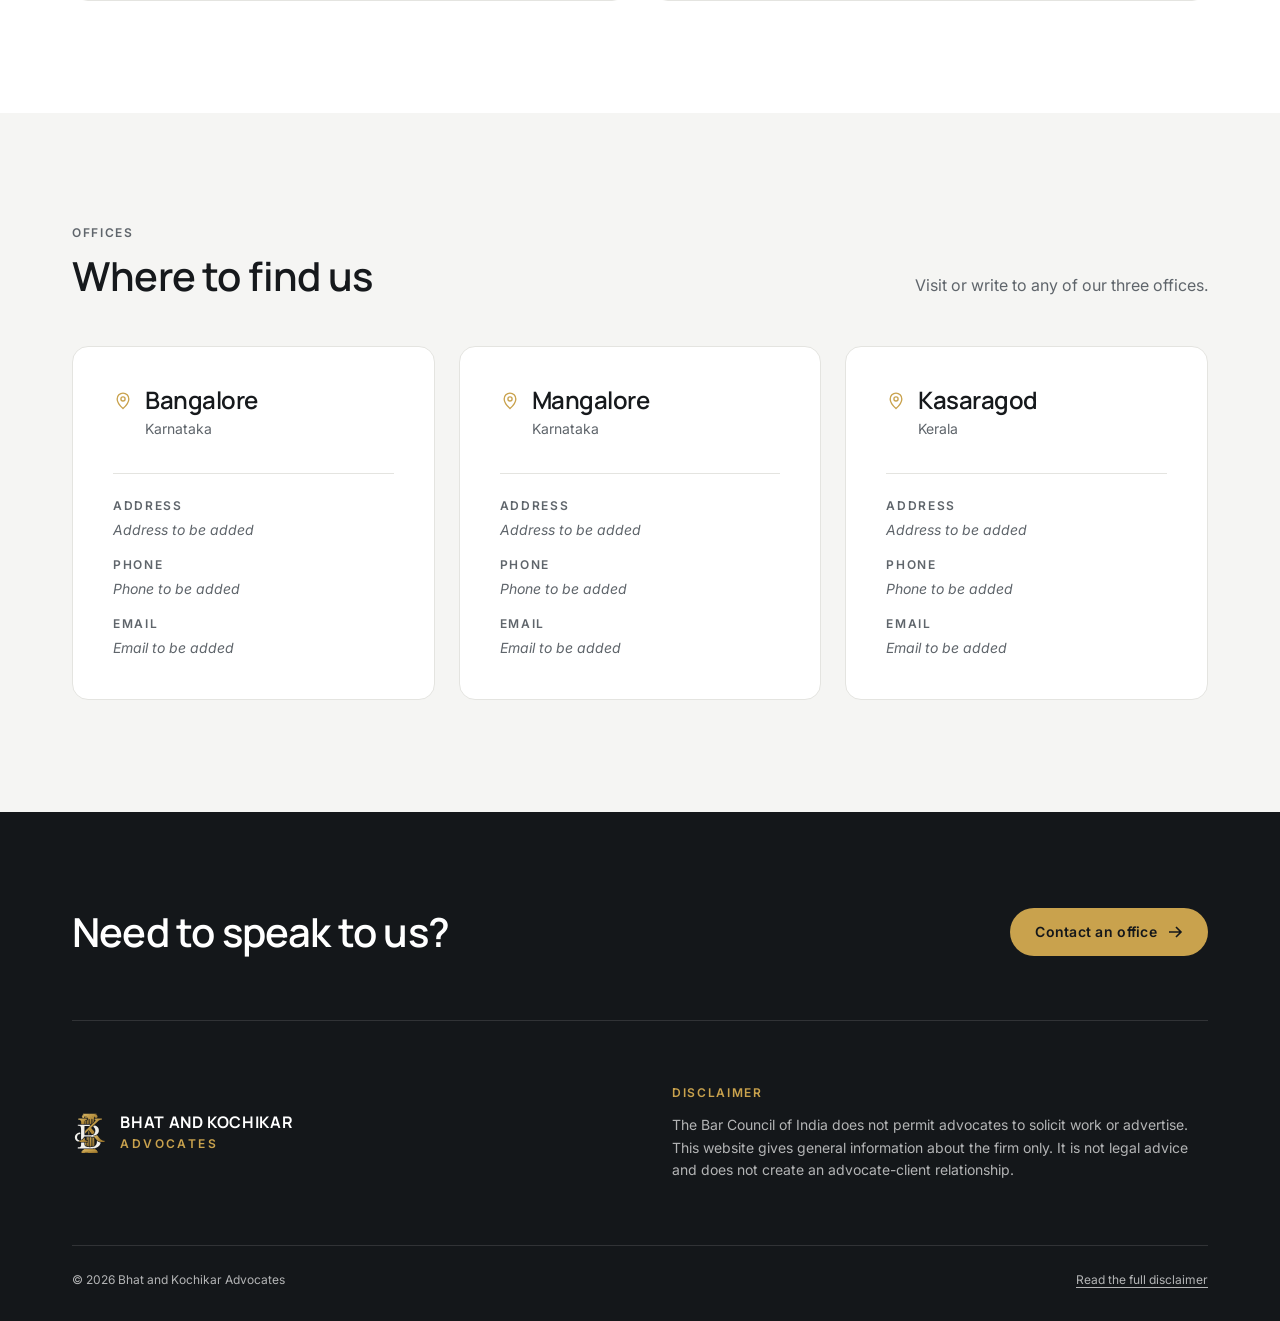
==== commit 89e32de6: "Rebuild on the IndusLaw pattern: charcoal hero/footer, white body, gold accent Drops the preloader, " ====
--- a/index.html
+++ b/index.html
@@ -5,216 +5,163 @@
 <meta name="viewport" content="width=device-width, initial-scale=1">
 <title>Bhat and Kochikar Advocates</title>
 <meta name="description" content="Bhat and Kochikar Advocates. Offices in Bangalore, Mangalore and Kasaragod.">
-<meta name="theme-color" content="#0F2A1D">
+<meta name="theme-color" content="#14171A">
 <link rel="icon" href="assets/mark.svg" type="image/svg+xml">
 <link rel="preconnect" href="https://fonts.googleapis.com">
 <link rel="preconnect" href="https://fonts.gstatic.com" crossorigin>
-<link href="https://fonts.googleapis.com/css2?family=Cormorant+Garamond:ital,wght@0,500;0,600;1,500&family=Inter:wght@400;500;600&display=swap" rel="stylesheet">
+<link href="https://fonts.googleapis.com/css2?family=Manrope:wght@500;600;700&family=Inter:wght@400;500;600&display=swap" rel="stylesheet">
 <style>
   :root {
-    --night: #0F2A1D;
-    --bench: #1E4A33;
-    --bench-deep: #163826;
-    --gold: #C6A15B;
-    --gold-deep: #AE8A45;
-    --brass: #9A7A33;
-    --paper: #F1F0EB;
-    --vellum: #E8E6DE;
-    --ink: #1C2B22;
-    --ink-muted: #5A645D;
-    --cream: rgba(241, 240, 235, .72);
-    --rule: rgba(28, 43, 34, .14);
-    --rule-dark: rgba(241, 240, 235, .14);
-    --serif: "Cormorant Garamond", Georgia, serif;
-    --sans: "Inter", system-ui, -apple-system, sans-serif;
+    --charcoal: #14171A;
+    --charcoal-2: #1D2125;
+    --white: #FFFFFF;
+    --mist: #F5F5F3;
+    --ink: #16191C;
+    --ink-muted: #5F656B;
+    --gold: #C9A24D;
+    --gold-hover: #B38D3B;
+    --rule: #E4E4E0;
+    --rule-dark: rgba(255, 255, 255, .12);
+    --on-dark-muted: rgba(255, 255, 255, .68);
+    --head: "Manrope", system-ui, sans-serif;
+    --body: "Inter", system-ui, -apple-system, sans-serif;
     --ease: cubic-bezier(.23, 1, .32, 1);
   }
   * { box-sizing: border-box; }
   html { scroll-behavior: smooth; scroll-padding-top: 80px; }
-  body {
-    margin: 0;
-    background: var(--paper);
-    color: var(--ink);
-    font: 400 16px/1.6 var(--sans);
-    -webkit-font-smoothing: antialiased;
-  }
+  body { margin: 0; background: var(--white); color: var(--ink); font: 400 16px/1.6 var(--body); -webkit-font-smoothing: antialiased; }
   a { color: inherit; }
-  h1, h2, h3 { font-family: var(--serif); font-weight: 500; margin: 0; line-height: 1.1; }
+  h1, h2, h3 { font-family: var(--head); font-weight: 600; margin: 0; line-height: 1.12; letter-spacing: -.02em; }
   p { margin: 0; }
   .wrap { max-width: 1200px; margin: 0 auto; padding: 0 32px; }
-  .eyebrow {
-    font: 600 12px/1.4 var(--sans);
-    letter-spacing: .18em;
-    text-transform: uppercase;
-    color: var(--brass);
-  }
-  .dark .eyebrow { color: var(--gold); }
-
-  /* buttons: one height, one radius */
+  .label { font: 600 12px/1.4 var(--body); letter-spacing: .14em; text-transform: uppercase; color: var(--gold); }
+
+  /* buttons: one height, pill */
   .btn {
-    display: inline-flex; align-items: center; gap: 12px; height: 48px; padding: 0 24px;
-    border-radius: 2px; border: 1px solid transparent;
-    font: 500 14px/1 var(--sans); letter-spacing: .04em; text-decoration: none; cursor: pointer;
+    display: inline-flex; align-items: center; gap: 10px; height: 48px; padding: 0 24px; border-radius: 999px;
+    font: 600 14px/1 var(--body); letter-spacing: .02em; text-decoration: none; cursor: pointer; border: 1px solid transparent;
     transition: background-color .2s var(--ease), border-color .2s var(--ease), color .2s var(--ease);
   }
   .btn svg { width: 16px; height: 16px; transition: transform .2s var(--ease); }
-  .btn:hover svg { transform: translateX(4px); }
-  .btn-gold { background: var(--gold); color: var(--night); }
-  .btn-gold:hover { background: var(--gold-deep); }
-  .btn-ghost { border-color: var(--rule-dark); color: var(--paper); }
-  .btn-ghost:hover { border-color: var(--gold); color: var(--gold); }
-  .btn-bench { background: var(--bench); color: var(--paper); }
-  .btn-bench:hover { background: var(--bench-deep); }
+  .btn:hover svg { transform: translateX(3px); }
+  .btn-gold { background: var(--gold); color: var(--charcoal); }
+  .btn-gold:hover { background: var(--gold-hover); }
+  .btn-line { border-color: rgba(255, 255, 255, .35); color: var(--white); }
+  .btn-line:hover { border-color: var(--white); }
   a:focus-visible, button:focus-visible { outline: 2px solid var(--gold); outline-offset: 3px; }
 
   /* header */
-  .top {
-    position: fixed; inset: 0 0 auto 0; z-index: 10;
-    transition: background-color .3s var(--ease), border-color .3s var(--ease);
-    border-bottom: 1px solid transparent;
-  }
-  .top.scrolled { background: rgba(15, 42, 29, .86); backdrop-filter: blur(12px); -webkit-backdrop-filter: blur(12px); border-color: var(--rule-dark); }
+  .top { position: fixed; inset: 0 0 auto 0; z-index: 10; transition: background-color .3s var(--ease), box-shadow .3s var(--ease); }
+  .top.solid { background: var(--charcoal); box-shadow: 0 1px 0 var(--rule-dark); }
   .top .wrap { display: flex; align-items: center; justify-content: space-between; height: 80px; }
-  .brand { display: flex; align-items: center; gap: 12px; text-decoration: none; color: var(--paper); }
+  .brand { display: flex; align-items: center; gap: 12px; text-decoration: none; color: var(--white); }
   .brand img { height: 44px; width: auto; display: block; }
-  .brand-name { font: 600 18px/1.1 var(--serif); letter-spacing: .06em; text-transform: uppercase; }
-  .brand-sub { display: block; font: 600 12px/1.4 var(--sans); letter-spacing: .18em; color: var(--gold); margin-top: 4px; }
+  .brand-name { font: 700 16px/1.1 var(--head); letter-spacing: .04em; text-transform: uppercase; }
+  .brand-sub { display: block; font: 600 12px/1.4 var(--body); letter-spacing: .2em; color: var(--gold); margin-top: 4px; }
   .nav { display: flex; align-items: center; gap: 32px; }
-  .nav a { font: 500 14px/1 var(--sans); text-decoration: none; color: var(--cream); transition: color .2s var(--ease); }
-  .nav a:hover { color: var(--paper); }
-  .nav .btn { height: 40px; padding: 0 16px; color: var(--paper); }
+  .nav a.link { font: 500 14px/1 var(--body); text-decoration: none; color: var(--on-dark-muted); transition: color .2s var(--ease); }
+  .nav a.link:hover { color: var(--white); }
+  .nav .btn { height: 40px; padding: 0 20px; }
 
   /* hero */
   .hero {
-    position: relative; overflow: hidden; color: var(--paper);
-    min-height: 100vh; min-height: 100svh; display: flex; flex-direction: column;
+    position: relative; overflow: hidden; color: var(--white);
     background:
-      radial-gradient(60% 70% at 78% 45%, rgba(198, 161, 91, .14), transparent 70%),
-      linear-gradient(180deg, #17402B 0%, var(--night) 100%);
-  }
-  .hero .wrap { flex: 1; display: grid; grid-template-columns: 1.25fr 1fr; gap: 64px; align-items: center; padding-top: 128px; padding-bottom: 64px; width: 100%; }
-  .hero h1 { font-size: 72px; letter-spacing: -.01em; margin: 24px 0 32px; }
-  .hero h1 em { font-style: italic; color: var(--gold); }
-  .hero .lead { font-size: 18px; color: var(--cream); max-width: 520px; }
-  .hero .actions { display: flex; flex-wrap: wrap; gap: 16px; margin-top: 48px; }
-  .hero-mark { justify-self: center; position: relative; }
-  .hero-mark img { width: 340px; height: auto; display: block; filter: drop-shadow(0 24px 48px rgba(0, 0, 0, .25)); }
-  .hero-strip { border-top: 1px solid var(--rule-dark); }
-  .hero-strip .wrap { display: grid; grid-template-columns: repeat(4, 1fr); padding-top: 0; padding-bottom: 0; gap: 0; }
-  .hero-strip a {
-    display: flex; align-items: baseline; gap: 12px; padding: 24px 0; text-decoration: none;
-    font: 500 14px/1.4 var(--sans); color: var(--cream); transition: color .2s var(--ease);
-  }
-  .hero-strip a + a { padding-left: 24px; border-left: 1px solid var(--rule-dark); }
-  .hero-strip a span { font: 500 18px/1 var(--serif); color: var(--gold); font-variant-numeric: tabular-nums; }
-  .hero-strip a:hover { color: var(--paper); }
-
-  /* section heads */
-  section.block { padding: 128px 0; }
-  .head { display: flex; justify-content: space-between; align-items: end; gap: 48px; margin-bottom: 64px; }
-  .head h2 { font-size: 40px; color: var(--bench); margin-top: 16px; }
-  .head p { color: var(--ink-muted); max-width: 400px; }
-  .dark .head h2 { color: var(--paper); }
-  .dark .head p { color: var(--cream); }
-
-  /* practice areas */
-  .areas { display: grid; grid-template-columns: repeat(2, 1fr); gap: 1px; background: var(--rule); border: 1px solid var(--rule); }
-  .area {
-    position: relative; background: var(--paper); padding: 48px; min-height: 360px;
-    display: flex; flex-direction: column;
-    transition: background-color .3s var(--ease), color .3s var(--ease);
-  }
-  .area .num { font: 500 18px/1 var(--serif); color: var(--brass); font-variant-numeric: tabular-nums; }
-  .area h3 { font-size: 40px; color: var(--bench); margin: 48px 0 16px; transition: color .3s var(--ease); }
-  .area p { color: var(--ink-muted); max-width: 440px; transition: color .3s var(--ease); }
-  .area ul { margin: auto 0 0; padding: 24px 0 0; list-style: none; font-size: 14px; display: flex; flex-wrap: wrap; gap: 8px 24px; }
-  .area li { display: flex; align-items: center; gap: 8px; }
-  .area li::before { content: ""; width: 4px; height: 4px; background: var(--brass); transform: rotate(45deg); transition: background-color .3s var(--ease); }
-  .area .arrow { position: absolute; top: 48px; right: 48px; width: 24px; height: 24px; color: var(--brass); transition: transform .3s var(--ease), color .3s var(--ease); }
-  .area:hover { background: var(--bench); color: var(--paper); }
-  .area:hover h3 { color: var(--paper); }
-  .area:hover p { color: var(--cream); }
-  .area:hover .num, .area:hover .arrow { color: var(--gold); }
-  .area:hover li::before { background: var(--gold); }
-  .area:hover .arrow { transform: translate(4px, -4px); }
-
-  /* statement */
-  .statement { background: var(--vellum); padding: 128px 0; text-align: center; }
-  .statement img { width: 56px; height: auto; margin: 0 auto 32px; display: block; }
-  .statement h2 { font-size: 40px; color: var(--bench); max-width: 800px; margin: 0 auto; }
-  .statement h2 em { color: var(--brass); }
+      radial-gradient(55% 75% at 80% 40%, rgba(201, 162, 77, .16), transparent 70%),
+      radial-gradient(40% 60% at 10% 100%, rgba(255, 255, 255, .05), transparent 70%),
+      var(--charcoal);
+  }
+  .hero .wrap { display: grid; grid-template-columns: 1.3fr 1fr; gap: 48px; align-items: center; min-height: 680px; padding-top: 128px; padding-bottom: 96px; }
+  .hero h1 { font-size: 64px; margin: 20px 0 24px; }
+  .hero h1 span { color: var(--gold); }
+  .hero .lead { font-size: 18px; color: var(--on-dark-muted); max-width: 520px; }
+  .hero .actions { display: flex; flex-wrap: wrap; gap: 12px; margin-top: 40px; }
+  .hero-mark { justify-self: center; }
+  .hero-mark img { width: 280px; height: auto; display: block; }
+
+  /* sections */
+  section.block { padding: 112px 0; }
+  section.mist { background: var(--mist); }
+  .head { display: flex; justify-content: space-between; align-items: end; gap: 32px; margin-bottom: 48px; }
+  .head h2 { font-size: 40px; margin-top: 12px; }
+  .head p { color: var(--ink-muted); max-width: 380px; }
+
+  /* practice cards */
+  .cards { display: grid; grid-template-columns: repeat(2, 1fr); gap: 24px; }
+  .card {
+    display: flex; flex-direction: column; padding: 40px; background: var(--white); border: 1px solid var(--rule); border-radius: 16px;
+    transition: transform .3s var(--ease), box-shadow .3s var(--ease), border-color .3s var(--ease);
+  }
+  .card:hover { transform: translateY(-4px); box-shadow: 0 20px 40px -24px rgba(20, 23, 26, .25); border-color: transparent; }
+  .card .row1 { display: flex; justify-content: space-between; align-items: center; }
+  .card .num { font: 600 14px/1 var(--head); color: var(--ink-muted); font-variant-numeric: tabular-nums; }
+  .card .go { width: 40px; height: 40px; border-radius: 50%; border: 1px solid var(--rule); display: grid; place-items: center; color: var(--ink); transition: background-color .3s var(--ease), border-color .3s var(--ease); }
+  .card .go svg { width: 16px; height: 16px; }
+  .card:hover .go { background: var(--gold); border-color: var(--gold); }
+  .card h3 { font-size: 24px; margin: 40px 0 12px; }
+  .card p { color: var(--ink-muted); }
+  .card ul { margin: 24px 0 0; padding: 0; list-style: none; display: flex; flex-wrap: wrap; gap: 8px; }
+  .card li { font-size: 14px; padding: 6px 12px; background: var(--mist); border-radius: 999px; }
 
   /* offices */
-  .offices-section { background: var(--night); color: var(--paper); }
-  .offices { display: grid; grid-template-columns: repeat(3, 1fr); gap: 1px; background: var(--rule-dark); border: 1px solid var(--rule-dark); }
-  .office { background: var(--night); padding: 48px; transition: background-color .3s var(--ease); }
-  .office:hover { background: #133423; }
-  .office h3 { font-size: 40px; }
-  .office .state { margin-top: 8px; }
-  .office dl { margin: 48px 0 0; font-size: 14px; }
-  .office dt { font: 600 12px/1.4 var(--sans); letter-spacing: .18em; text-transform: uppercase; color: var(--cream); margin-top: 24px; }
+  .offices { display: grid; grid-template-columns: repeat(3, 1fr); gap: 24px; }
+  .office { padding: 40px; background: var(--white); border: 1px solid var(--rule); border-radius: 16px; }
+  .office .city { display: flex; align-items: center; gap: 12px; }
+  .office .city svg { width: 20px; height: 20px; color: var(--gold); flex: none; }
+  .office h3 { font-size: 24px; }
+  .office .state { margin: 4px 0 0 32px; font-size: 14px; color: var(--ink-muted); }
+  .office dl { margin: 32px 0 0; padding-top: 24px; border-top: 1px solid var(--rule); font-size: 14px; }
+  .office dt { font: 600 12px/1.4 var(--body); letter-spacing: .14em; text-transform: uppercase; color: var(--ink-muted); margin-top: 16px; }
   .office dt:first-child { margin-top: 0; }
-  .office dd { margin: 8px 0 0; color: var(--paper); }
-  .todo { color: var(--cream); font-style: italic; }
+  .office dd { margin: 4px 0 0; }
+  .todo { color: var(--ink-muted); font-style: italic; }
 
   /* footer */
-  footer { background: #0A1F15; color: var(--cream); padding: 96px 0 32px; font-size: 14px; }
-  footer .grid { display: grid; grid-template-columns: 1fr 1fr; gap: 64px; }
-  footer .brand img { height: 56px; }
-  footer h3 { font: 600 12px/1.4 var(--sans); letter-spacing: .18em; text-transform: uppercase; color: var(--gold); margin-bottom: 16px; }
-  footer .legal { border-top: 1px solid var(--rule-dark); margin-top: 64px; padding-top: 24px; font-size: 12px; display: flex; justify-content: space-between; gap: 16px; }
+  footer { background: var(--charcoal); color: var(--on-dark-muted); font-size: 14px; }
+  footer .cta { padding: 96px 0 64px; display: flex; justify-content: space-between; align-items: center; gap: 32px; border-bottom: 1px solid var(--rule-dark); }
+  footer .cta h2 { font-size: 40px; color: var(--white); }
+  footer .grid { display: grid; grid-template-columns: 1fr 1fr; gap: 64px; padding: 64px 0; }
+  footer h3 { font: 600 12px/1.4 var(--body); letter-spacing: .14em; text-transform: uppercase; color: var(--gold); margin-bottom: 12px; }
+  footer .legal { border-top: 1px solid var(--rule-dark); padding: 24px 0 32px; font-size: 12px; display: flex; justify-content: space-between; gap: 16px; }
   footer button.linkish { background: none; border: 0; padding: 0; color: inherit; font: inherit; text-decoration: underline; text-underline-offset: 3px; cursor: pointer; }
-  footer button.linkish:hover { color: var(--paper); }
-
-  /* disclaimer dialog */
-  dialog {
-    max-width: 640px; width: calc(100% - 32px); border: 0; border-radius: 2px;
-    padding: 56px; background: var(--paper); color: var(--ink);
-  }
-  dialog::backdrop { background: rgba(10, 31, 21, .8); backdrop-filter: blur(6px); -webkit-backdrop-filter: blur(6px); }
-  dialog img { width: 40px; height: auto; display: block; margin-bottom: 24px; }
-  dialog h2 { font-size: 40px; color: var(--bench); margin: 12px 0 24px; }
+  footer button.linkish:hover { color: var(--white); }
+
+  /* disclaimer */
+  dialog { max-width: 600px; width: calc(100% - 32px); border: 0; border-radius: 16px; padding: 48px; background: var(--white); color: var(--ink); }
+  dialog::backdrop { background: rgba(20, 23, 26, .75); }
+  dialog h2 { font-size: 24px; margin: 12px 0 20px; }
   dialog p { font-size: 14px; color: var(--ink-muted); margin-bottom: 12px; }
-  dialog .btn { margin-top: 24px; }
-
-  /* scroll reveal (only when JS is running) */
-  .js .reveal { opacity: 0; transform: translateY(24px); transition: opacity .7s var(--ease), transform .7s var(--ease); }
-  .js .reveal.in { opacity: 1; transform: none; }
+  dialog .btn { margin-top: 20px; }
+
+  /* one gentle fade-in, only when JS runs */
+  .js .fade { opacity: 0; transform: translateY(16px); transition: opacity .6s var(--ease), transform .6s var(--ease); }
+  .js .fade.in { opacity: 1; transform: none; }
   @media (prefers-reduced-motion: reduce) {
     html { scroll-behavior: auto; }
-    .js .reveal { opacity: 1; transform: none; transition: none; }
-  }
-
-  @media (max-width: 960px) {
-    .hero h1 { font-size: 56px; }
-    .hero .wrap { grid-template-columns: 1fr; padding-top: 128px; gap: 48px; }
+    .js .fade { opacity: 1; transform: none; transition: none; }
+  }
+
+  @media (max-width: 900px) {
+    .hero .wrap { grid-template-columns: 1fr; min-height: 0; gap: 32px; padding-top: 112px; }
     .hero-mark { order: -1; justify-self: start; }
-    .hero-mark img { width: 120px; }
-    .hero-strip .wrap { grid-template-columns: repeat(2, 1fr); }
-    .hero-strip a:nth-child(3) { padding-left: 0; border-left: 0; }
-    .hero-strip a:nth-child(n+3) { border-top: 1px solid var(--rule-dark); }
-    .areas, .offices { grid-template-columns: 1fr; }
-    .head { flex-direction: column; align-items: start; gap: 16px; }
-    footer .grid { grid-template-columns: 1fr; gap: 48px; }
+    .hero-mark img { width: 96px; }
+    .hero h1 { font-size: 40px; }
+    .cards, .offices { grid-template-columns: 1fr; }
+    .head, footer .cta { flex-direction: column; align-items: start; }
+    footer .grid { grid-template-columns: 1fr; gap: 32px; }
   }
   @media (max-width: 600px) {
     .wrap { padding: 0 16px; }
-    .nav a:not(.btn) { display: none; }
+    .nav a.link { display: none; }
     .brand img { height: 36px; }
-    .brand-name { font-size: 16px; }
-    .hero h1 { font-size: 40px; margin: 16px 0 24px; }
+    .brand-name { font-size: 14px; }
     .hero .lead { font-size: 16px; }
-    .hero .actions { margin-top: 32px; }
-    .hero { min-height: 0; }
-    .hero .wrap { padding-top: 112px; padding-bottom: 96px; }
-    .hero-strip { display: none; }
-    section.block, .statement { padding: 96px 0; }
-    .head h2, .statement h2, .office h3 { font-size: 40px; }
-    .area, .office { padding: 32px 24px; min-height: 0; }
-    .area h3 { font-size: 40px; margin-top: 32px; }
-    .area .arrow { top: 32px; right: 24px; }
+    section.block { padding: 80px 0; }
+    .head h2, footer .cta h2 { font-size: 24px; }
+    .card, .office { padding: 24px; }
+    .card h3 { margin-top: 24px; }
     dialog { padding: 32px 24px; }
-    footer .legal { flex-direction: column; align-items: flex-start; }
+    footer .legal { flex-direction: column; }
   }
 </style>
 </head>
@@ -228,144 +175,93 @@
       <span class="brand-name">Bhat and Kochikar<span class="brand-sub">Advocates</span></span>
     </a>
     <nav class="nav" aria-label="Main">
-      <a href="#practice">Practice</a>
-      <a href="#offices">Offices</a>
-      <a class="btn btn-ghost" href="#offices">Contact</a>
+      <a class="link" href="#practice">Practice areas</a>
+      <a class="link" href="#offices">Offices</a>
+      <a class="btn btn-gold" href="#offices">Contact</a>
     </nav>
   </div>
 </header>
 
 <main>
-  <section class="hero dark">
+  <section class="hero">
     <div class="wrap">
       <div>
-        <p class="eyebrow reveal">Bangalore &middot; Mangalore &middot; Kasaragod</p>
-        <h1 class="reveal">Counsel for disputes, <em>property and ideas.</em></h1>
-        <p class="lead reveal">Bhat and Kochikar Advocates is a law practice in Karnataka and Kerala, working in litigation, arbitration, intellectual property and real estate.</p>
-        <div class="actions reveal">
+        <p class="label fade">Bangalore &middot; Mangalore &middot; Kasaragod</p>
+        <h1 class="fade">Counsel in disputes, arbitration, <span>property and IP.</span></h1>
+        <p class="lead fade">A law practice in Karnataka and Kerala, working in litigation, arbitration, intellectual property and real estate.</p>
+        <div class="actions fade">
           <a class="btn btn-gold" href="#practice">Our practice
-            <svg viewBox="0 0 16 16" fill="none" stroke="currentColor" stroke-width="1.5" aria-hidden="true"><path d="M2 8h12M9 3l5 5-5 5"/></svg>
+            <svg viewBox="0 0 16 16" fill="none" stroke="currentColor" stroke-width="1.6" aria-hidden="true"><path d="M2 8h12M9 3l5 5-5 5"/></svg>
           </a>
-          <a class="btn btn-ghost" href="#offices">Find an office</a>
+          <a class="btn btn-line" href="#offices">Find an office</a>
         </div>
       </div>
-      <div class="hero-mark reveal"><img src="assets/mark-light.svg" alt="Bhat and Kochikar monogram"></div>
-    </div>
-    <div class="hero-strip">
-      <div class="wrap">
-        <a href="#disputes"><span>01</span>Dispute Resolution</a>
-        <a href="#ipr"><span>02</span>Intellectual Property</a>
-        <a href="#arbitration"><span>03</span>Arbitration</a>
-        <a href="#real-estate"><span>04</span>Real Estate</a>
-      </div>
+      <div class="hero-mark fade"><img src="assets/mark-light.svg" alt="Bhat and Kochikar monogram"></div>
     </div>
   </section>
 
   <section class="block" id="practice">
     <div class="wrap">
-      <div class="head reveal">
+      <div class="head fade">
         <div>
-          <p class="eyebrow">Practice areas</p>
+          <p class="label">Practice areas</p>
           <h2>What we do</h2>
         </div>
         <p>Four areas of practice, handled from each of our three offices.</p>
       </div>
-      <div class="areas">
-        <article class="area reveal" id="disputes">
-          <span class="num">01</span>
-          <svg class="arrow" viewBox="0 0 24 24" fill="none" stroke="currentColor" stroke-width="1.5" aria-hidden="true"><path d="M7 17L17 7M8 7h9v9"/></svg>
-          <h3>Dispute Resolution</h3>
+      <div class="cards">
+        <article class="card fade">
+          <div class="row1"><span class="num">01</span><span class="go"><svg viewBox="0 0 16 16" fill="none" stroke="currentColor" stroke-width="1.6" aria-hidden="true"><path d="M4 12L12 4M5 4h7v7"/></svg></span></div>
+          <h3>Dispute Resolution, Civil and Criminal</h3>
           <p>Civil and criminal proceedings, from the first notice through trial and appeal.</p>
-          <ul>
-            <li>Civil suits and recovery</li>
-            <li>Injunctions</li>
-            <li>Bail and trials</li>
-            <li>Appeals</li>
-          </ul>
-        </article>
-        <article class="area reveal" id="ipr">
-          <span class="num">02</span>
-          <svg class="arrow" viewBox="0 0 24 24" fill="none" stroke="currentColor" stroke-width="1.5" aria-hidden="true"><path d="M7 17L17 7M8 7h9v9"/></svg>
-          <h3>Intellectual Property</h3>
+          <ul><li>Civil suits</li><li>Recovery</li><li>Injunctions</li><li>Bail and trials</li><li>Appeals</li></ul>
+        </article>
+        <article class="card fade">
+          <div class="row1"><span class="num">02</span><span class="go"><svg viewBox="0 0 16 16" fill="none" stroke="currentColor" stroke-width="1.6" aria-hidden="true"><path d="M4 12L12 4M5 4h7v7"/></svg></span></div>
+          <h3>Intellectual Property Rights</h3>
           <p>Protection and enforcement of trademarks, copyright and designs.</p>
-          <ul>
-            <li>Filing and registration</li>
-            <li>Oppositions</li>
-            <li>Infringement</li>
-            <li>Passing off</li>
-          </ul>
-        </article>
-        <article class="area reveal" id="arbitration">
-          <span class="num">03</span>
-          <svg class="arrow" viewBox="0 0 24 24" fill="none" stroke="currentColor" stroke-width="1.5" aria-hidden="true"><path d="M7 17L17 7M8 7h9v9"/></svg>
+          <ul><li>Registration</li><li>Oppositions</li><li>Infringement</li><li>Passing off</li></ul>
+        </article>
+        <article class="card fade">
+          <div class="row1"><span class="num">03</span><span class="go"><svg viewBox="0 0 16 16" fill="none" stroke="currentColor" stroke-width="1.6" aria-hidden="true"><path d="M4 12L12 4M5 4h7v7"/></svg></span></div>
           <h3>Arbitration</h3>
           <p>Domestic arbitration, and the court proceedings that support or challenge it.</p>
-          <ul>
-            <li>Appointment of arbitrators</li>
-            <li>Arbitral proceedings</li>
-            <li>Interim relief</li>
-            <li>Enforcement and challenge</li>
-          </ul>
-        </article>
-        <article class="area reveal" id="real-estate">
-          <span class="num">04</span>
-          <svg class="arrow" viewBox="0 0 24 24" fill="none" stroke="currentColor" stroke-width="1.5" aria-hidden="true"><path d="M7 17L17 7M8 7h9v9"/></svg>
+          <ul><li>Appointments</li><li>Proceedings</li><li>Interim relief</li><li>Enforcement</li></ul>
+        </article>
+        <article class="card fade">
+          <div class="row1"><span class="num">04</span><span class="go"><svg viewBox="0 0 16 16" fill="none" stroke="currentColor" stroke-width="1.6" aria-hidden="true"><path d="M4 12L12 4M5 4h7v7"/></svg></span></div>
           <h3>Real Estate</h3>
           <p>Property transactions and property disputes.</p>
-          <ul>
-            <li>Title verification</li>
-            <li>Sale and lease agreements</li>
-            <li>Development agreements</li>
-            <li>Title and partition disputes</li>
-          </ul>
+          <ul><li>Title verification</li><li>Sale and lease</li><li>Development</li><li>Partition</li></ul>
         </article>
       </div>
     </div>
   </section>
 
-  <section class="statement">
-    <div class="wrap reveal">
-      <img src="assets/mark.svg" alt="">
-      <h2>Three offices. Two states. <em>One practice.</em></h2>
-    </div>
-  </section>
-
-  <section class="block offices-section dark" id="offices">
+  <section class="block mist" id="offices">
     <div class="wrap">
-      <div class="head reveal">
+      <div class="head fade">
         <div>
-          <p class="eyebrow">Offices</p>
+          <p class="label">Offices</p>
           <h2>Where to find us</h2>
         </div>
-        <p>Visit or write to any of our offices.</p>
+        <p>Visit or write to any of our three offices.</p>
       </div>
       <div class="offices">
-        <article class="office reveal">
-          <h3>Bangalore</h3>
-          <p class="eyebrow state">Karnataka</p>
-          <dl>
-            <dt>Address</dt><dd class="todo">Address to be added</dd>
-            <dt>Phone</dt><dd class="todo">Phone to be added</dd>
-            <dt>Email</dt><dd class="todo">Email to be added</dd>
-          </dl>
-        </article>
-        <article class="office reveal">
-          <h3>Mangalore</h3>
-          <p class="eyebrow state">Karnataka</p>
-          <dl>
-            <dt>Address</dt><dd class="todo">Address to be added</dd>
-            <dt>Phone</dt><dd class="todo">Phone to be added</dd>
-            <dt>Email</dt><dd class="todo">Email to be added</dd>
-          </dl>
-        </article>
-        <article class="office reveal">
-          <h3>Kasaragod</h3>
-          <p class="eyebrow state">Kerala</p>
-          <dl>
-            <dt>Address</dt><dd class="todo">Address to be added</dd>
-            <dt>Phone</dt><dd class="todo">Phone to be added</dd>
-            <dt>Email</dt><dd class="todo">Email to be added</dd>
-          </dl>
+        <article class="office fade">
+          <div class="city"><svg viewBox="0 0 24 24" fill="none" stroke="currentColor" stroke-width="1.6" aria-hidden="true"><path d="M12 21s-7-6.2-7-11.5A7 7 0 0 1 19 9.5C19 14.8 12 21 12 21z"/><circle cx="12" cy="9.5" r="2.5"/></svg><h3>Bangalore</h3></div>
+          <p class="state">Karnataka</p>
+          <dl><dt>Address</dt><dd class="todo">Address to be added</dd><dt>Phone</dt><dd class="todo">Phone to be added</dd><dt>Email</dt><dd class="todo">Email to be added</dd></dl>
+        </article>
+        <article class="office fade">
+          <div class="city"><svg viewBox="0 0 24 24" fill="none" stroke="currentColor" stroke-width="1.6" aria-hidden="true"><path d="M12 21s-7-6.2-7-11.5A7 7 0 0 1 19 9.5C19 14.8 12 21 12 21z"/><circle cx="12" cy="9.5" r="2.5"/></svg><h3>Mangalore</h3></div>
+          <p class="state">Karnataka</p>
+          <dl><dt>Address</dt><dd class="todo">Address to be added</dd><dt>Phone</dt><dd class="todo">Phone to be added</dd><dt>Email</dt><dd class="todo">Email to be added</dd></dl>
+        </article>
+        <article class="office fade">
+          <div class="city"><svg viewBox="0 0 24 24" fill="none" stroke="currentColor" stroke-width="1.6" aria-hidden="true"><path d="M12 21s-7-6.2-7-11.5A7 7 0 0 1 19 9.5C19 14.8 12 21 12 21z"/><circle cx="12" cy="9.5" r="2.5"/></svg><h3>Kasaragod</h3></div>
+          <p class="state">Kerala</p>
+          <dl><dt>Address</dt><dd class="todo">Address to be added</dd><dt>Phone</dt><dd class="todo">Phone to be added</dd><dt>Email</dt><dd class="todo">Email to be added</dd></dl>
         </article>
       </div>
     </div>
@@ -374,6 +270,12 @@
 
 <footer>
   <div class="wrap">
+    <div class="cta">
+      <h2>Need to speak to us?</h2>
+      <a class="btn btn-gold" href="#offices">Contact an office
+        <svg viewBox="0 0 16 16" fill="none" stroke="currentColor" stroke-width="1.6" aria-hidden="true"><path d="M2 8h12M9 3l5 5-5 5"/></svg>
+      </a>
+    </div>
     <div class="grid">
       <a class="brand" href="#">
         <img src="assets/mark-light.svg" alt="">
@@ -392,52 +294,47 @@
 </footer>
 
 <dialog id="disclaimer" aria-labelledby="disclaimer-title">
-  <img src="assets/mark.svg" alt="">
-  <p class="eyebrow">Disclaimer</p>
+  <p class="label">Disclaimer</p>
   <h2 id="disclaimer-title">Before you continue</h2>
   <p>The Bar Council of India does not permit advocates to solicit work or advertise in any manner. By clicking "I agree", you confirm that:</p>
   <p>You are seeking information about Bhat and Kochikar Advocates of your own accord, and there has been no advertisement, solicitation or inducement of any kind from the firm or its members.</p>
   <p>The information on this website is for general information only. It is not legal advice, and using this website does not create an advocate-client relationship.</p>
-  <button class="btn btn-bench" type="button" id="agree">I agree</button>
+  <button class="btn btn-gold" type="button" id="agree">I agree</button>
 </dialog>
 
 <script>
-  (function () {
-    // Disclaimer: shown once, remembered per browser.
-    var key = "bk-disclaimer-agreed";
-    var dlg = document.getElementById("disclaimer");
-    var agreed = false;
-    try { agreed = localStorage.getItem(key) === "1"; } catch (e) {}
-
-    // The notice must be acknowledged, so Escape does not dismiss it on first visit.
-    dlg.addEventListener("cancel", function (e) { if (!agreed) e.preventDefault(); });
-    document.getElementById("agree").addEventListener("click", function () {
-      agreed = true;
-      try { localStorage.setItem(key, "1"); } catch (e) {}
-      dlg.close();
+(function () {
+  // Disclaimer: shown once, remembered per browser.
+  var key = "bk-disclaimer-agreed";
+  var dlg = document.getElementById("disclaimer");
+  var agreed = false;
+  try { agreed = localStorage.getItem(key) === "1"; } catch (e) {}
+  // The notice must be acknowledged, so Escape does not dismiss it on first visit.
+  dlg.addEventListener("cancel", function (e) { if (!agreed) e.preventDefault(); });
+  document.getElementById("agree").addEventListener("click", function () {
+    agreed = true;
+    try { localStorage.setItem(key, "1"); } catch (e) {}
+    dlg.close();
+  });
+  document.getElementById("show-disclaimer").addEventListener("click", function () { dlg.showModal(); });
+  if (!agreed) dlg.showModal();
+
+  // Header turns solid once the page scrolls past the top.
+  var top = document.getElementById("top");
+  function onScroll() { top.classList.toggle("solid", window.scrollY > 24); }
+  window.addEventListener("scroll", onScroll, { passive: true });
+  onScroll();
+
+  // Fade each block in once, as it enters the screen.
+  var items = document.querySelectorAll(".fade");
+  if (!("IntersectionObserver" in window)) { items.forEach(function (el) { el.classList.add("in"); }); return; }
+  var io = new IntersectionObserver(function (entries) {
+    entries.forEach(function (entry) {
+      if (entry.isIntersecting) { entry.target.classList.add("in"); io.unobserve(entry.target); }
     });
-    document.getElementById("show-disclaimer").addEventListener("click", function () { dlg.showModal(); });
-    if (!agreed) dlg.showModal();
-
-    // Header gets a solid background once the page scrolls.
-    var top = document.getElementById("top");
-    function onScroll() { top.classList.toggle("scrolled", window.scrollY > 24); }
-    window.addEventListener("scroll", onScroll, { passive: true });
-    onScroll();
-
-    // Fade sections in as they enter the viewport.
-    var items = document.querySelectorAll(".reveal");
-    if (!("IntersectionObserver" in window)) {
-      items.forEach(function (el) { el.classList.add("in"); });
-      return;
-    }
-    var io = new IntersectionObserver(function (entries) {
-      entries.forEach(function (entry) {
-        if (entry.isIntersecting) { entry.target.classList.add("in"); io.unobserve(entry.target); }
-      });
-    }, { rootMargin: "0px 0px -8% 0px" });
-    items.forEach(function (el) { io.observe(el); });
-  })();
+  }, { rootMargin: "0px 0px -6% 0px" });
+  items.forEach(function (el) { io.observe(el); });
+})();
 </script>
 </body>
 </html>
